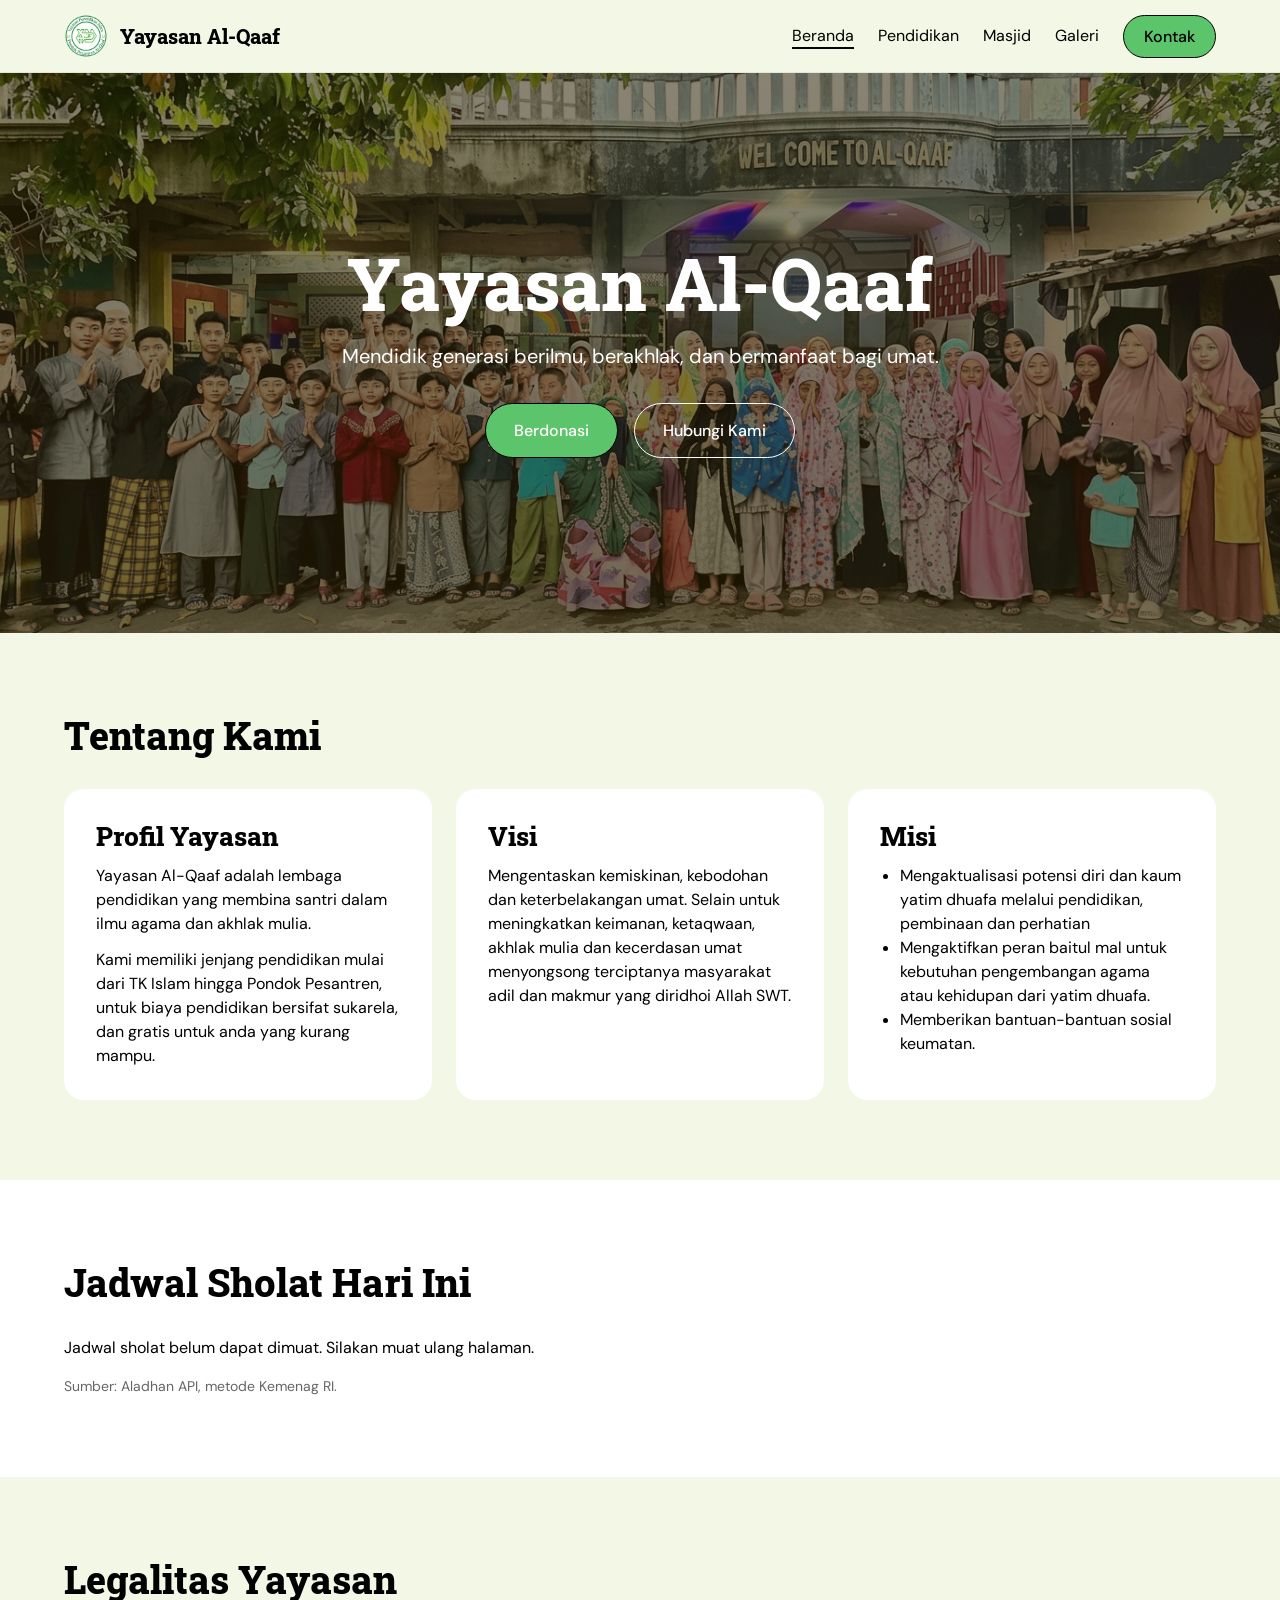
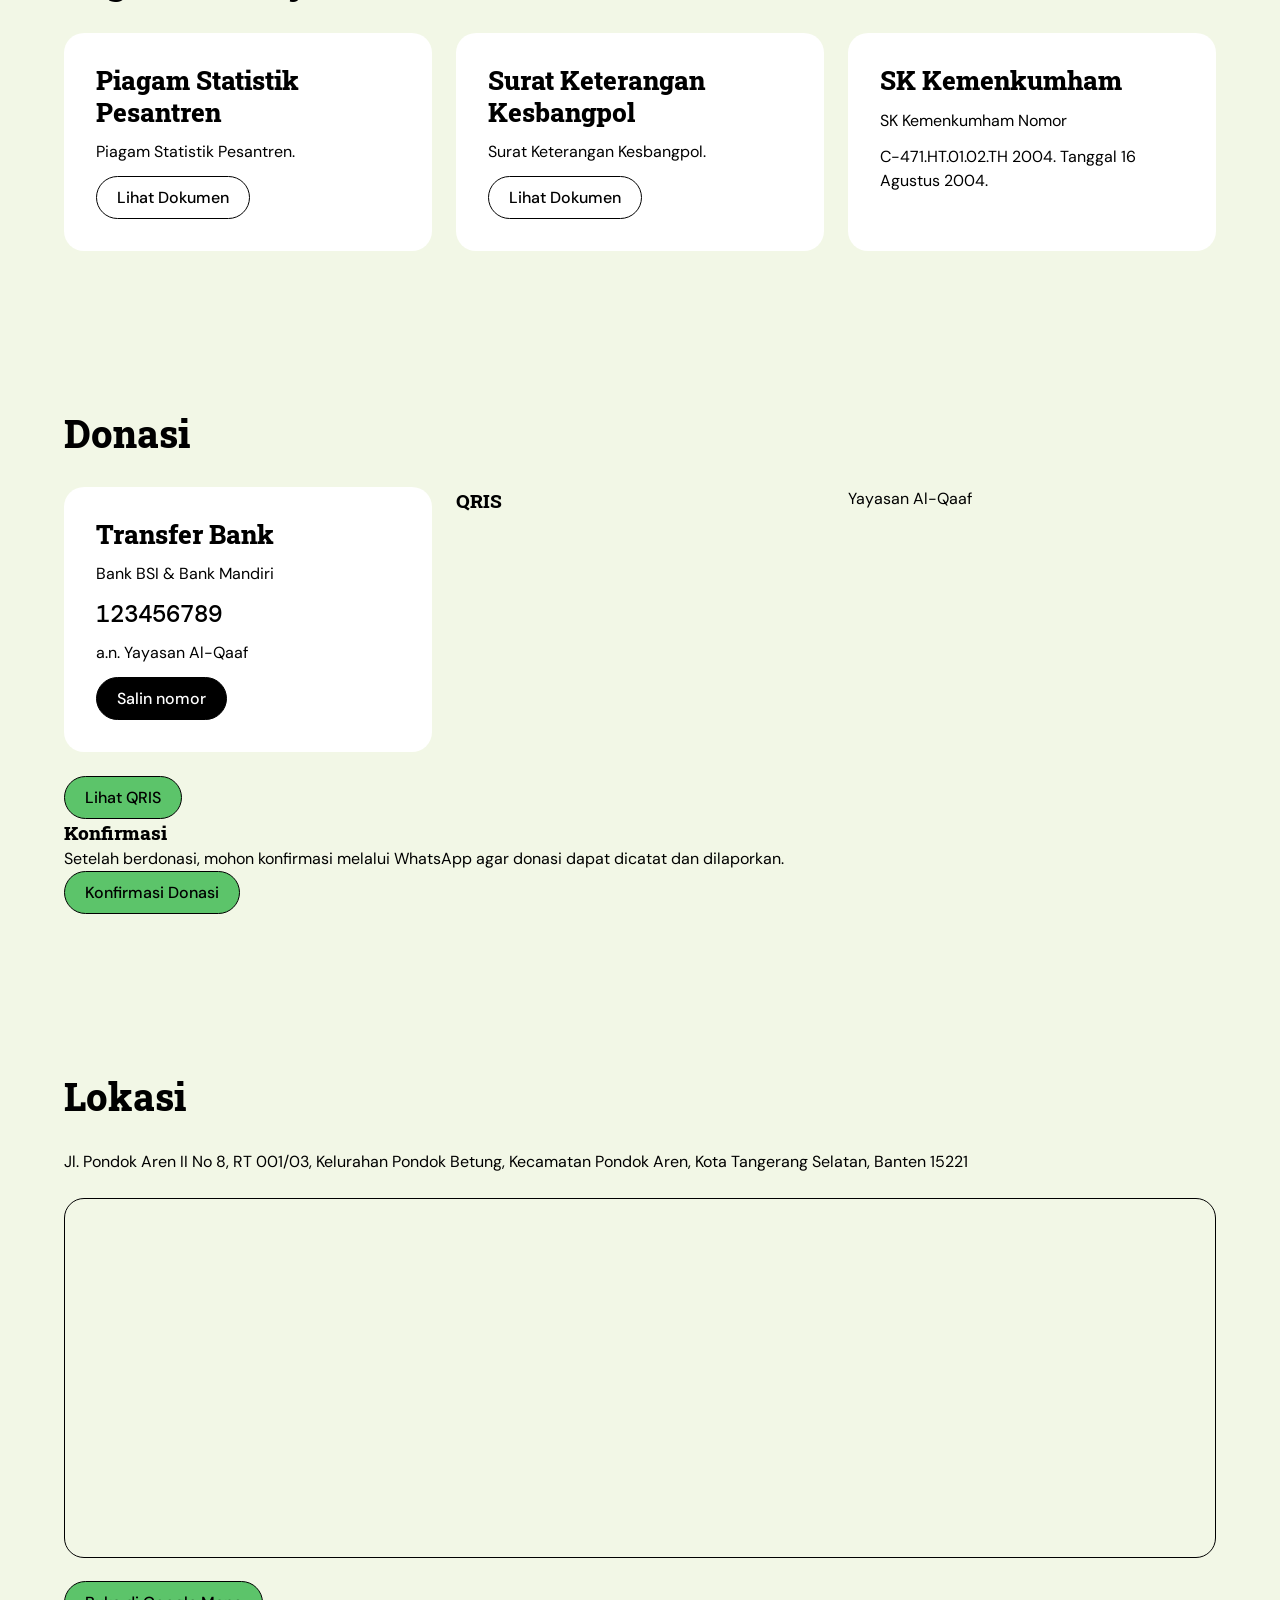
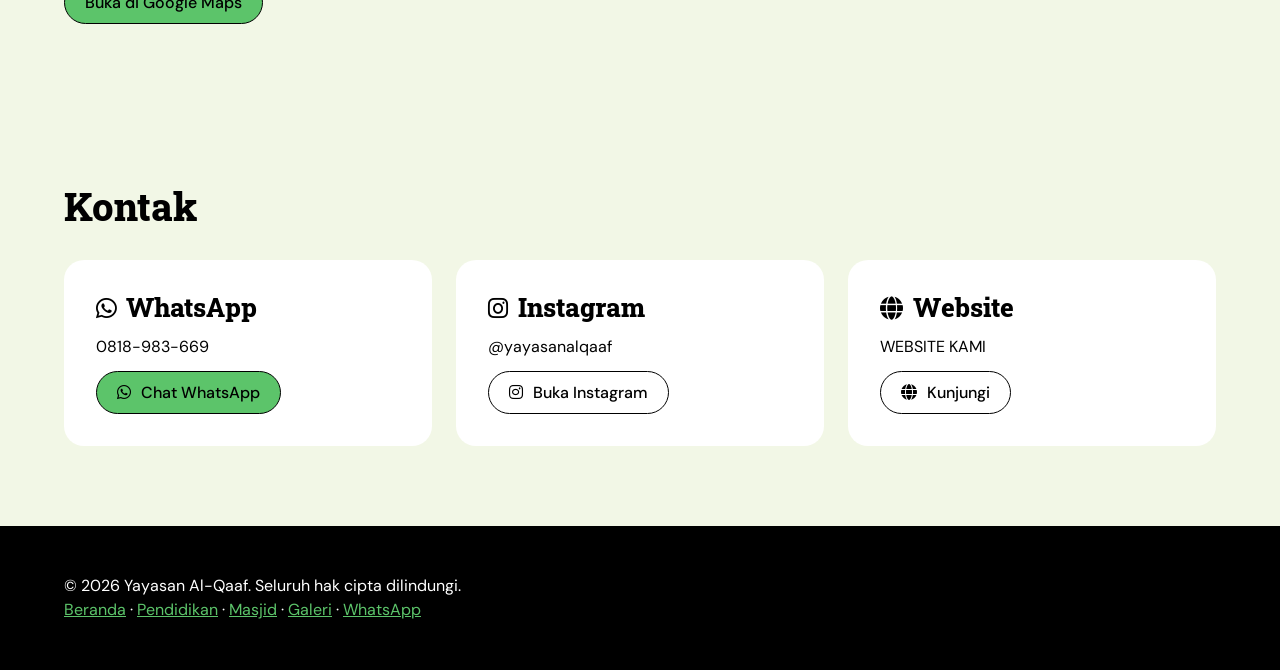
==== index.html @ 047a620d "Update index.html" ====
<!DOCTYPE html>
<html lang="id">
<head>
<meta charset="utf-8">
<!-- ===== index.html — Halaman Utama =====
 Bagian: Hero, Menu Cepat, Tentang Kami, Jadwal Sholat, Legalitas, Donasi, Lokasi, Kontak.
 Header & footer dibuat otomatis oleh js/layout.js (jangan tulis manual di sini). -->
<title>Pondok Pesantren Al-Qaaf — Yayasan Pendidikan Islam</title>
<meta name="description" content="Website resmi Yayasan Al-Qaaf: tentang kami, jadwal sholat, lokasi, kontak, donasi, dan dokumen legalitas.">
<link rel="canonical" href="https://alqaaf.ponpes.id/">
 
<!-- Open Graph: tampilan saat link dibagikan di WhatsApp/Facebook -->
<meta property="og:type" content="website"><meta property="og:locale" content="id_ID">
<meta property="og:title" content="Yayasan Al-Qaaf">
<meta property="og:description" content="Yayasan Al-Qaaf.">
<meta property="og:image" content="https://alqaaf.ponpes.id/images/hero.png">
<meta property="og:url" content="https://alqaaf.ponpes.id/">
<meta name="viewport" content="width=device-width, initial-scale=1">
<meta name="theme-color" content="#f2f7e6">
<link rel="preconnect" href="https://fonts.googleapis.com"><link rel="preconnect" href="https://fonts.gstatic.com" crossorigin>
<link rel="stylesheet" href="https://fonts.googleapis.com/css2?family=DM+Mono&family=DM+Sans:wght@400;500;700&family=Roboto+Slab:wght@500;800&display=swap">
<link rel="stylesheet" href="css/variables.css">
<link rel="stylesheet" href="css/style.css">
<link rel="stylesheet" href="css/layout.css">
 
<!-- Font Awesome: ikon -->
<link rel="stylesheet" href="https://cdnjs.cloudflare.com/ajax/libs/font-awesome/6.5.2/css/all.min.css" crossorigin="anonymous" referrerpolicy="no-referrer">

<!-- favicon dari favicon generator -->
<link rel="icon" type="image/png" href="images/favicon-baru/favicon-96x96.png" sizes="96x96">
<link rel="icon" type="image/svg+xml" href="images/favicon-baru/favicon.svg">
<link rel="shortcut icon" href="images/favicon-baru/favicon.ico">
<link rel="apple-touch-icon" sizes="180x180" href="images/favicon-baru/apple-touch-icon.png">
<meta name="apple-mobile-web-app-title" content="Al-Qaaf">
<link rel="manifest" href="images/favicon-baru/site.webmanifest">

<!-- Data terstruktur untuk Google (organisasi pendidikan) -->
<script type="application/ld+json">
{
  "@context": "https://schema.org",
  "@type": "EducationalOrganization",
  "name": "Yayasan Pendidikan Islam Pondok Pesantren Al-Qaaf",
  "alternateName": "Yayasan Al-Qaaf",
  "url": "https://alqaaf.ponpes.id/",
  "logo": "https://alqaaf.ponpes.id/images/logo.png",
  "image": "https://alqaaf.ponpes.id/images/hero.png",
  "telephone": "+62818983669",
  "address": {
    "@type": "PostalAddress",
    "streetAddress": "Jl. Pondok Aren II No.8, RT 001/03, Kelurahan Pondok Betung, Kecamatan Pondok Aren",
    "addressLocality": "Kota Tangerang Selatan",
    "addressRegion": "Banten",
    "postalCode": "15221",
    "addressCountry": "ID"
  },
  "sameAs": ["https://www.instagram.com/yayasanalqaaf"]
}
</script>
</head>
<body>
<!-- Header dibuat oleh js/layout.js (ubah menu di sana). Tautan cadangan jika JavaScript mati: -->
<div id="site-header"><noscript><nav class="wrap"><a href="index.html">Beranda</a> · <a href="pendidikan.html">Pendidikan</a> · <a href="masjid.html">Masjid</a> · <a href="galeri.html">Galeri</a></nav></noscript></div>
<main>

<!-- HERO: foto utama + judul + 2 tombol -->
<section class="hero"><div class="wrap">
  <h1>Yayasan Al-Qaaf</h1>
  <p>Mendidik generasi berilmu, berakhlak, dan bermanfaat bagi umat.</p>
  <div class="actions"><a class="btn btn-primary" href="#donasi">Berdonasi</a><a class="btn btn-outline btn-light" href="#kontak">Hubungi Kami</a></div>
</div></section>

<!-- MENU CEPAT: ikon bulat menuju bagian di halaman ini (ubah/tambah sesuai kebutuhan)
<section class="quick-wrap"><div class="wrap"><div class="quick">
  <a href="#donasi"><span class="qi"><i class="fa-solid fa-hand-holding-heart" aria-hidden="true"></i></span>Donasi</a>
  <a href="#jadwal"><span class="qi"><i class="fa-solid fa-clock" aria-hidden="true"></i></span>Jadwal Sholat</a>
  <a href="#tentang"><span class="qi"><i class="fa-solid fa-circle-info" aria-hidden="true"></i></span>Tentang</a>
  <a href="#legalitas"><span class="qi"><i class="fa-solid fa-file-lines" aria-hidden="true"></i></span>Legalitas</a>
  <a href="#lokasi"><span class="qi"><i class="fa-solid fa-location-dot" aria-hidden="true"></i></span>Lokasi</a>
  <a href="#kontak"><span class="qi"><i class="fa-solid fa-phone" aria-hidden="true"></i></span>Kontak</a>
</div></div></section> -->

<!-- TENTANG KAMI -->
<section id="tentang"><div class="wrap">
  <h2 class="section-title">Tentang Kami</h2>
  <div class="grid">
    <div class="card"><h3>Profil Yayasan</h3><p>Yayasan Al-Qaaf adalah lembaga pendidikan yang membina santri dalam ilmu agama dan akhlak mulia.</p>
    <p>Kami memiliki jenjang pendidikan mulai dari TK Islam hingga Pondok Pesantren, untuk biaya pendidikan bersifat sukarela, dan gratis untuk anda yang kurang mampu.</p></div>
    <div class="card"><h3>Visi</h3><p>Mengentaskan kemiskinan, kebodohan dan keterbelakangan umat. Selain untuk meningkatkan keimanan, ketaqwaan, akhlak mulia dan kecerdasan umat menyongsong terciptanya masyarakat adil dan makmur yang diridhoi Allah SWT.</p></div>
    <div class="card"><h3>Misi</h3><ul><li>Mengaktualisasi potensi diri dan kaum yatim dhuafa melalui pendidikan, pembinaan dan perhatian</li>
                                       <li>Mengaktifkan peran baitul mal untuk kebutuhan pengembangan agama atau kehidupan dari yatim dhuafa.</li>
                                       <li>Memberikan bantuan-bantuan sosial keumatan.</li></ul></div>
  </div>
</div></section>

<!-- JADWAL SHOLAT: diisi otomatis oleh js/main.js (kota diatur di sana) -->
<section class="prayer" id="jadwal"><div class="wrap">
  <h2 class="section-title">Jadwal Sholat Hari Ini</h2>
  <div class="prayer-grid" id="prayer-grid" aria-live="polite"><p>Memuat jadwal…</p></div>
  <p class="muted">Sumber: Aladhan API, metode Kemenag RI.</p>
</div></section>

<!-- LEGALITAS: dokumen berupa gambar di folder /docs, dibuka lewat popup -->
<section id="legalitas"><div class="wrap">
  <h2 class="section-title">Legalitas Yayasan</h2>
  <div class="grid">
    <div class="card">
      <h3>Piagam Statistik Pesantren</h3>
      <p>Piagam Statistik Pesantren.</p>
      <p><button class="btn btn-outline btn-sm" onclick="bukaGambar('docs/piagam_statistik_pesantren.jpg')">Lihat Dokumen</button></p>
    </div>
    <div class="card">
      <h3>Surat Keterangan Kesbangpol</h3>
      <p>Surat Keterangan Kesbangpol.</p>
      <p><button class="btn btn-outline btn-sm" onclick="bukaGambar('docs/surat-keterangan-kesbangpol.jpg')">Lihat Dokumen</button></p>
    </div>
    <div class="card"><h3>SK Kemenkumham</h3><p>SK Kemenkumham Nomor</p><p>C-471.HT.01.02.TH 2004. Tanggal 16 Agustus 2004.</p></div>
  </div>
</div></section>

<!-- DONASI: ganti bank, nomor, dan nama pemilik rekening (nomor juga di data-copy) -->
<section id="donasi">
 <div class="wrap">
  <h2 class="section-title">Donasi</h2>
  <div class="grid">
    <div class="card">
     <h3>Transfer Bank</h3>
     <p>Bank BSI & Bank Mandiri</p>
     <p class="rek">123456789</p><p>a.n. Yayasan Al-Qaaf</p>
      <button class="btn btn-black btn-sm copy-btn" data-copy="123456789">Salin nomor</button></div>

     <h3>QRIS</h3>
     <p>Yayasan Al-Qaaf</p>
     <p><button class="btn btn-primary btn-sm" onclick="bukaGambar('docs/QRIS_Al-Qaaf.jpg')">Lihat QRIS</button></p></div>

     <h3>Konfirmasi</h3>
     <p>Setelah berdonasi, mohon konfirmasi melalui WhatsApp agar donasi dapat dicatat dan dilaporkan.</p>
     <p><a class="btn btn-primary btn-sm" href="https://wa.me/62818983669?text=Assalamu%27alaikum%2C%20saya%20ingin%20konfirmasi%20donasi">Konfirmasi Donasi</a></p></div>
  </div>
</div></section>

<!-- LOKASI: peta embed + tombol buka Google Maps -->
<section id="lokasi"><div class="wrap">
  <h2 class="section-title">Lokasi</h2>
  <p style="margin-bottom:24px">Jl. Pondok Aren II No 8, RT 001/03, Kelurahan Pondok Betung, Kecamatan Pondok Aren, Kota Tangerang Selatan, Banten 15221</p>
  <iframe class="map" title="Peta lokasi Yayasan Al-Qaaf" loading="lazy"
    src="https://maps.google.com/maps?q=-6.2577176,106.7491481+(Yayasan%20Al-Qaaf)&t=&z=18&ie=UTF8&iwloc=&output=embed"></iframe>
  <p style="margin-top:16px"><a class="btn btn-primary btn-sm" href="https://maps.app.goo.gl/9T4Gye35Y1khWnvZ8" rel="noopener">Buka di Google Maps</a></p>
</div></section>

<!-- KONTAK -->
<section id="kontak"><div class="wrap">
  <h2 class="section-title">Kontak</h2>
  <div class="grid">
    <div class="card"><h3><i class="fa-brands fa-whatsapp" aria-hidden="true"></i>WhatsApp</h3>
    <p>0818-983-669</p>
    <p><a class="btn btn-primary btn-sm" href="https://wa.me/62818983669?text=Assalamualaikum"><i class="fa-brands fa-whatsapp" aria-hidden="true"></i> Chat WhatsApp</a></p></div>

    <div class="card"><h3><i class="fa-brands fa-instagram" aria-hidden="true"></i>Instagram</h3>
    <p>@yayasanalqaaf</p>
    <p><a class="btn btn-outline btn-sm" href="https://www.instagram.com/yayasanalqaaf" rel="noopener"><i class="fa-brands fa-instagram" aria-hidden="true"></i> Buka Instagram</a></p></div>

    <div class="card"><h3><i class="fa-solid fa-globe" aria-hidden="true"></i>Website</h3>
    <p>WEBSITE KAMI</p>
    <!-- PERIKSA: tautan ini kurang "https://" dan domain "tiny.url" bukan tinyurl.com -->
    <p><a class="btn btn-outline btn-sm" href="https://midorismileykity.github.io/yayasan.al-qaaf"><i class="fa-solid fa-globe" aria-hidden="true"></i> Kunjungi</a></p></div>
  </div>
</div></section>
</main>

<!-- POPUP GAMBAR (dokumen legalitas & QRIS) -->
<div id="modalGambar" style="display:none;position:fixed;inset:0;background:rgba(0,0,0,.8);z-index:9999;justify-content:center;align-items:center;padding:20px" onclick="tutupGambar()">
  <img id="previewImg" src="" alt="Pratinjau dokumen" style="max-width:90%;max-height:90vh;border-radius:8px;box-shadow:0 4px 20px rgba(0,0,0,.5)" onclick="event.stopPropagation()">
</div>
<script>
function bukaGambar(src){document.getElementById('previewImg').src=src;document.getElementById('modalGambar').style.display='flex'}
function tutupGambar(){document.getElementById('modalGambar').style.display='none'}
</script>

<!-- Footer + menu bawah HP dibuat oleh js/layout.js -->
<div id="site-footer"></div>
<script src="js/layout.js" defer></script>
<script src="js/main.js" defer></script>
</body></html>
---- css/variables.css ----
:root {
  /* Colors */
  --color-buttercream: #f2f7e6;
  --color-marigold: #5cc46a;
  --color-ink-black: #000000;
  --color-bone-white: #ffffff;
  --color-char: #666664;
  --color-oat: #cccbc7;
  --color-fawn: #dcdce6;

  /* Typography — Font Families */
  --font-sans-serif: 'sans-serif', ui-sans-serif, system-ui, -apple-system, BlinkMacSystemFont, "Segoe UI", Roboto, sans-serif;
  --font-champ: 'Champ', ui-sans-serif, system-ui, -apple-system, BlinkMacSystemFont, "Segoe UI", Roboto, sans-serif;
  --font-dm-sans: 'DM Sans', ui-sans-serif, system-ui, -apple-system, BlinkMacSystemFont, "Segoe UI", Roboto, sans-serif;
  --font-dm-mono: 'DM Mono', ui-monospace, SFMono-Regular, Menlo, Monaco, Consolas, monospace;
  --font-arial: 'Arial', ui-sans-serif, system-ui, -apple-system, BlinkMacSystemFont, "Segoe UI", Roboto, sans-serif;

  /* Typography — Scale */
  --text-caption: 10px;
  --leading-caption: 1.5;
  --tracking-caption: 0.16px;
  --text-body: 16px;
  --leading-body: 1.5;
  --text-subheading: 20px;
  --leading-subheading: 1.4;
  --tracking-subheading: -0.4px;
  --text-heading-sm: 26px;
  --leading-heading-sm: 1.2;
  --text-heading: 38px;
  --leading-heading: 1.16;
  --text-heading-lg: 54px;
  --leading-heading-lg: 1.01;
  --text-display: 72px;
  --leading-display: 1.01;

  /* Typography — Weights */
  --font-weight-regular: 400;
  --font-weight-medium: 500;
  --font-weight-bold: 700;
  --font-weight-extrabold: 800;

  /* Spacing */
  --spacing-unit: 4px;
  --spacing-4: 4px;
  --spacing-8: 8px;
  --spacing-12: 12px;
  --spacing-16: 16px;
  --spacing-20: 20px;
  --spacing-24: 24px;
  --spacing-28: 28px;
  --spacing-32: 32px;
  --spacing-36: 36px;
  --spacing-48: 48px;
  --spacing-60: 60px;
  --spacing-72: 72px;
  --spacing-80: 80px;
  --spacing-120: 120px;
  --spacing-132: 132px;
  --spacing-236: 236px;

  /* Layout */
  --page-max-width: 1200px;
  --section-gap: 80px;
  --card-padding: 32px;
  --element-gap: 24px;

  /* Border Radius */
  --radius-2xl: 16px;
  --radius-2xl-2: 20px;
  --radius-full: 9999px;

  /* Named Radii */
  --radius-tags: 9999px;
  --radius-cards: 20px;
  --radius-inputs: 16px;
  --radius-buttons: 9999px;

  /* Shadows */
  --shadow-md: rgba(70, 58, 0, 0.1) 0px 4px 12px 0px;

  /* Surfaces */
  --surface-canvas: #f2f7e6;
  --surface-card: #ffffff;
  --surface-oat: #cccbc7;
  --surface-ink: #000000;
}
---- css/style.css ----
/* ==========================================================
   style.css — Gaya utama website Al-Qaaf
   Mengikuti DESIGN.md (krem + kuning marigold, tombol pill, kartu 20px).
   Variabel warna/ukuran ada di variables.css (jangan diubah di sini).
   ========================================================== */

/* Font: "Champ" tidak tersedia gratis, diganti Roboto Slab (mirip, slab tebal). */
:root{ --font-champ:'Roboto Slab',Georgia,serif; }


*{box-sizing:border-box;margin:0}
html{scroll-behavior:smooth}
body{background:var(--surface-canvas);color:var(--color-ink-black);font:400 var(--text-body)/1.5 var(--font-dm-sans)}
img{max-width:100%;display:block}
a{color:inherit}
h1,h2,h3{font-family:var(--font-champ);font-weight:800}
.wrap{max-width:var(--page-max-width);margin:0 auto;padding:0 var(--spacing-24)}
section{padding:var(--section-gap) 0}
.section-title{font-size:var(--text-heading);line-height:var(--leading-heading);margin-bottom:var(--spacing-32)}

/* ---------- Navigasi atas ---------- */
.nav{background:var(--surface-canvas);position:sticky;top:0;z-index:10;border-bottom:1px solid #0001}
.nav .wrap{display:flex;align-items:center;gap:var(--spacing-24);height:72px}
.brand{display:flex;align-items:center;gap:12px;text-decoration:none;font:800 20px var(--font-champ)}
.brand img{width:44px;height:44px}
.nav-links{display:flex;gap:var(--spacing-24);margin-left:auto;align-items:center}
.nav-links a{text-decoration:none}
.nav-links a:hover,.nav-links a[aria-current]{text-decoration:underline;text-underline-offset:6px;text-decoration-thickness:2px}

/* ---------- Tombol (selalu pill) ---------- */
.btn{display:inline-block;padding:16px 28px;border-radius:var(--radius-buttons);font:500 16px var(--font-dm-sans);text-decoration:none;border:1.5px solid var(--color-ink-black);cursor:pointer}
.btn-primary{background:var(--color-marigold)}
.btn-outline{background:transparent}
.btn-black{background:#000;color:#fff}
.btn-sm{padding:10px 20px}
.btn-light{color:#fff;border-color:#fff}

/* ---------- Hero (foto utama + scrim hangat) ---------- */
.hero{position:relative;color:#fff;padding:0;min-height:560px;display:flex;align-items:center;
  background:linear-gradient(rgba(40,30,0,.55),rgba(40,30,0,.65)),url(../images/hero.png) center/cover}
.hero .wrap{padding-top:80px;padding-bottom:80px;text-align:center}
.hero h1{font-size:clamp(38px,7vw,var(--text-display));line-height:var(--leading-display);margin-bottom:var(--spacing-20)}
.hero p{font-size:20px;max-width:640px;margin:0 auto var(--spacing-32)}
.hero .actions{display:flex;gap:16px;justify-content:center;flex-wrap:wrap}

/* ---------- Kartu & grid ---------- */
.grid{display:grid;gap:var(--element-gap);grid-template-columns:repeat(auto-fit,minmax(280px,1fr))}
.card{background:var(--surface-card);border-radius:var(--radius-cards);padding:var(--card-padding)}
.card h3{font-size:var(--text-heading-sm);line-height:var(--leading-heading-sm);margin-bottom:var(--spacing-12)}
.card p+p,.card ul{margin-top:var(--spacing-12)}
.card ul{padding-left:20px}
.tag{display:inline-block;background:var(--color-marigold);border-radius:var(--radius-tags);padding:6px 16px;font:500 14px var(--font-dm-sans);margin-bottom:var(--spacing-12)}
.mono{font-family:var(--font-dm-mono)}

/* ---------- Jadwal sholat ---------- */
.prayer{background:#fff}
.prayer-grid{display:grid;grid-template-columns:repeat(auto-fit,minmax(120px,1fr));gap:var(--spacing-16)}
.prayer-item{background:var(--surface-canvas);border-radius:var(--radius-cards);padding:var(--spacing-20);text-align:center}
.prayer-item b{display:block;font:500 15px var(--font-dm-sans)}
.prayer-item span{font:800 28px var(--font-champ)}
.prayer-item.next{background:var(--color-marigold)}
.muted{color:var(--color-char);font-size:14px;margin-top:var(--spacing-16)}

/* ---------- Donasi & unduhan ---------- */
.rek{font:500 24px var(--font-dm-mono);margin:var(--spacing-8) 0}
.copy-btn{margin-top:var(--spacing-12)}
.map{border:1px solid #000;border-radius:var(--radius-cards);width:100%;height:360px}

/* ---------- Galeri ---------- */
.gallery-card{padding:0;overflow:hidden}
.gallery-card img{aspect-ratio:4/3;object-fit:cover;width:100%}
.gallery-card .body{padding:var(--spacing-24)}
.meta{display:flex;flex-wrap:wrap;gap:8px;margin-top:var(--spacing-12)}
.meta span{border:1px solid #000;border-radius:var(--radius-tags);padding:4px 14px;font-size:14px}

/* ---------- Footer ---------- */
footer{background:var(--surface-ink);color:#fff;padding:var(--spacing-48) 0}
footer a{color:var(--color-marigold)}

@media(max-width:640px){
  .nav .wrap{height:auto;padding-top:12px;padding-bottom:12px;flex-wrap:wrap}
  .nav-links{margin-left:0;gap:16px}
  section{padding:var(--spacing-48) 0}
  .section-title{font-size:30px}
}

/* ==========================================================
   Perbaikan responsif mobile (tambahan di akhir file)
   Tujuan: halaman tidak bisa digeser ke kiri/kanan di HP.
   ========================================================== */

/* Pengaman: potong apa pun yang meluap ke samping (clip tidak merusak menu sticky) */
body{overflow-x:clip}

/* Menu atas boleh turun baris jika layar sempit */
.nav-links{flex-wrap:wrap}

/* Grid kartu: lebar minimum tidak pernah melebihi lebar layar */
.grid{grid-template-columns:repeat(auto-fit,minmax(min(280px,100%),1fr))}

/* Isi kartu boleh menyusut, teks/nomor panjang dipatahkan otomatis */
.card,.grid>*{min-width:0}
.card,.prayer-item{overflow-wrap:anywhere}

/* Nomor rekening mengecil mengikuti lebar layar */
.rek{font-size:clamp(18px,5.5vw,24px)}

/* Peta tidak melebihi lebar layar */
.map{max-width:100%}

@media(max-width:640px){
  .wrap{padding:0 var(--spacing-16)}   /* margin samping lebih tipis */
  .nav .wrap{gap:12px}
  .hero{min-height:480px}
  .hero p{font-size:18px}
  .btn{padding:14px 22px}
  .map{height:280px}
}

/* Ikon Font Awesome di kartu kontak */
.card h3 i{margin-right:10px;font-size:.9em}
.btn i{margin-right:6px}
---- css/layout.css ----
/* ==========================================================
   layout.css — TAMBAHAN gaya (dimuat SETELAH style.css)
   Isi: judul halaman, menu cepat, menu bawah HP, mode mobile ringkas.
   ========================================================== */

/* Tempat header/footer: tinggi dicadangkan agar halaman tidak "loncat" */
#site-header{min-height:72px}

/* Judul halaman dalam (Pendidikan, Masjid): pita kuning */
.page-head{background:var(--color-marigold);padding:48px 0}
.page-head h1{font-size:var(--text-heading-lg);line-height:var(--leading-heading-lg)}
.page-head p{margin-top:12px;max-width:640px;font-size:18px}

/* Menu cepat (ikon bulat) di Beranda */
.quick-wrap{padding:0;margin-top:-32px;position:relative}
.quick{background:#fff;border-radius:24px;padding:20px 16px;display:grid;gap:16px 8px;
  grid-template-columns:repeat(6,1fr);box-shadow:var(--shadow-md)}
.quick a{display:flex;flex-direction:column;align-items:center;gap:8px;text-decoration:none;font-size:14px;font-weight:500;text-align:center}
.quick .qi{width:60px;height:60px;border-radius:50%;background:var(--surface-ink);color:var(--color-marigold);
  display:flex;align-items:center;justify-content:center;font-size:24px}

/* Menu bawah: disembunyikan di layar lebar */
.bottom-nav{display:none}

/* Daftar tanda centang kecil untuk halaman dalam */
.page-cta{margin-top:var(--spacing-24)}

/* ---------- MODE MOBILE RINGKAS (HP & tablet kecil) ---------- */
@media(max-width:768px){
  body{padding-bottom:76px;font-size:15px}           /* ruang untuk menu bawah */
  section{padding:32px 0}
  .section-title{font-size:24px;margin-bottom:16px}
  .grid{gap:12px}
  .card{padding:16px;border-radius:16px}
  .card h3{font-size:18px;margin-bottom:8px}
  .btn{padding:12px 20px;font-size:15px}
  .btn-sm{padding:9px 16px;font-size:14px}

  /* Header: hanya logo + nama; menu pindah ke bawah */
  #site-header{min-height:56px}
  .nav .wrap{height:56px;padding-top:0;padding-bottom:0;flex-wrap:nowrap}
  .nav-links{display:none}
  .brand{font-size:17px}
  .brand img{width:36px;height:36px}

  /* Hero & judul halaman lebih pendek */
  .hero{min-height:300px}
  .hero .wrap{padding-top:36px;padding-bottom:56px}
  .hero h1{font-size:30px;margin-bottom:12px}
  .hero p{font-size:15px;margin-bottom:20px}
  .page-head{padding:28px 0}
  .page-head h1{font-size:30px}
  .page-head p{font-size:15px}

  /* Menu cepat: 3 kolom */
  .quick-wrap{margin-top:-28px}
  .quick{grid-template-columns:repeat(3,1fr);padding:16px 8px}
  .quick .qi{width:52px;height:52px;font-size:21px}
  .quick a{font-size:13px}

  /* Jadwal sholat: 5 waktu satu baris */
  .prayer-grid{grid-template-columns:repeat(5,1fr);gap:6px}
  .prayer-item{padding:10px 2px;border-radius:12px}
  .prayer-item b{font-size:11px}
  .prayer-item span{font-size:15px}

  .map{height:240px}
  footer{padding:24px 0;font-size:14px}

  /* Menu bawah ala aplikasi */
  .bottom-nav{display:flex;position:fixed;left:0;right:0;bottom:0;z-index:20;background:#fff;
    border-radius:20px 20px 0 0;box-shadow:0 -2px 12px rgba(70,58,0,.12);
    padding:6px 4px calc(6px + env(safe-area-inset-bottom,0px))}
  .bottom-nav a{flex:1;display:flex;flex-direction:column;align-items:center;gap:2px;text-decoration:none;
    font-size:11px;color:var(--color-char);padding:2px 0}
  .bottom-nav a i{font-size:18px;padding:4px 16px;border-radius:999px}
  .bottom-nav a[aria-current]{color:#000;font-weight:700}
  .bottom-nav a[aria-current] i{background:var(--color-marigold)}
}

/* ==========================================================
   PERBAIKAN KOMPATIBILITAS (header/footer kini dibuat lewat JS)
   ========================================================== */

/* Header "menempel" harus di pembungkusnya: sticky di dalam #site-header tidak akan bekerja
   karena pembungkusnya setinggi header itu sendiri. */
#site-header{position:sticky;top:0;z-index:30}
#site-header .nav{position:static}

/* Saat klik menu cepat (#donasi, #jadwal, ...), judul tidak tertutup header */
html{scroll-padding-top:84px}
@media(max-width:768px){html{scroll-padding-top:68px}}

/* Pesan "Memuat jadwal…" / gagal muat tidak terjepit di 1 kolom */
.prayer-grid>p{grid-column:1/-1}
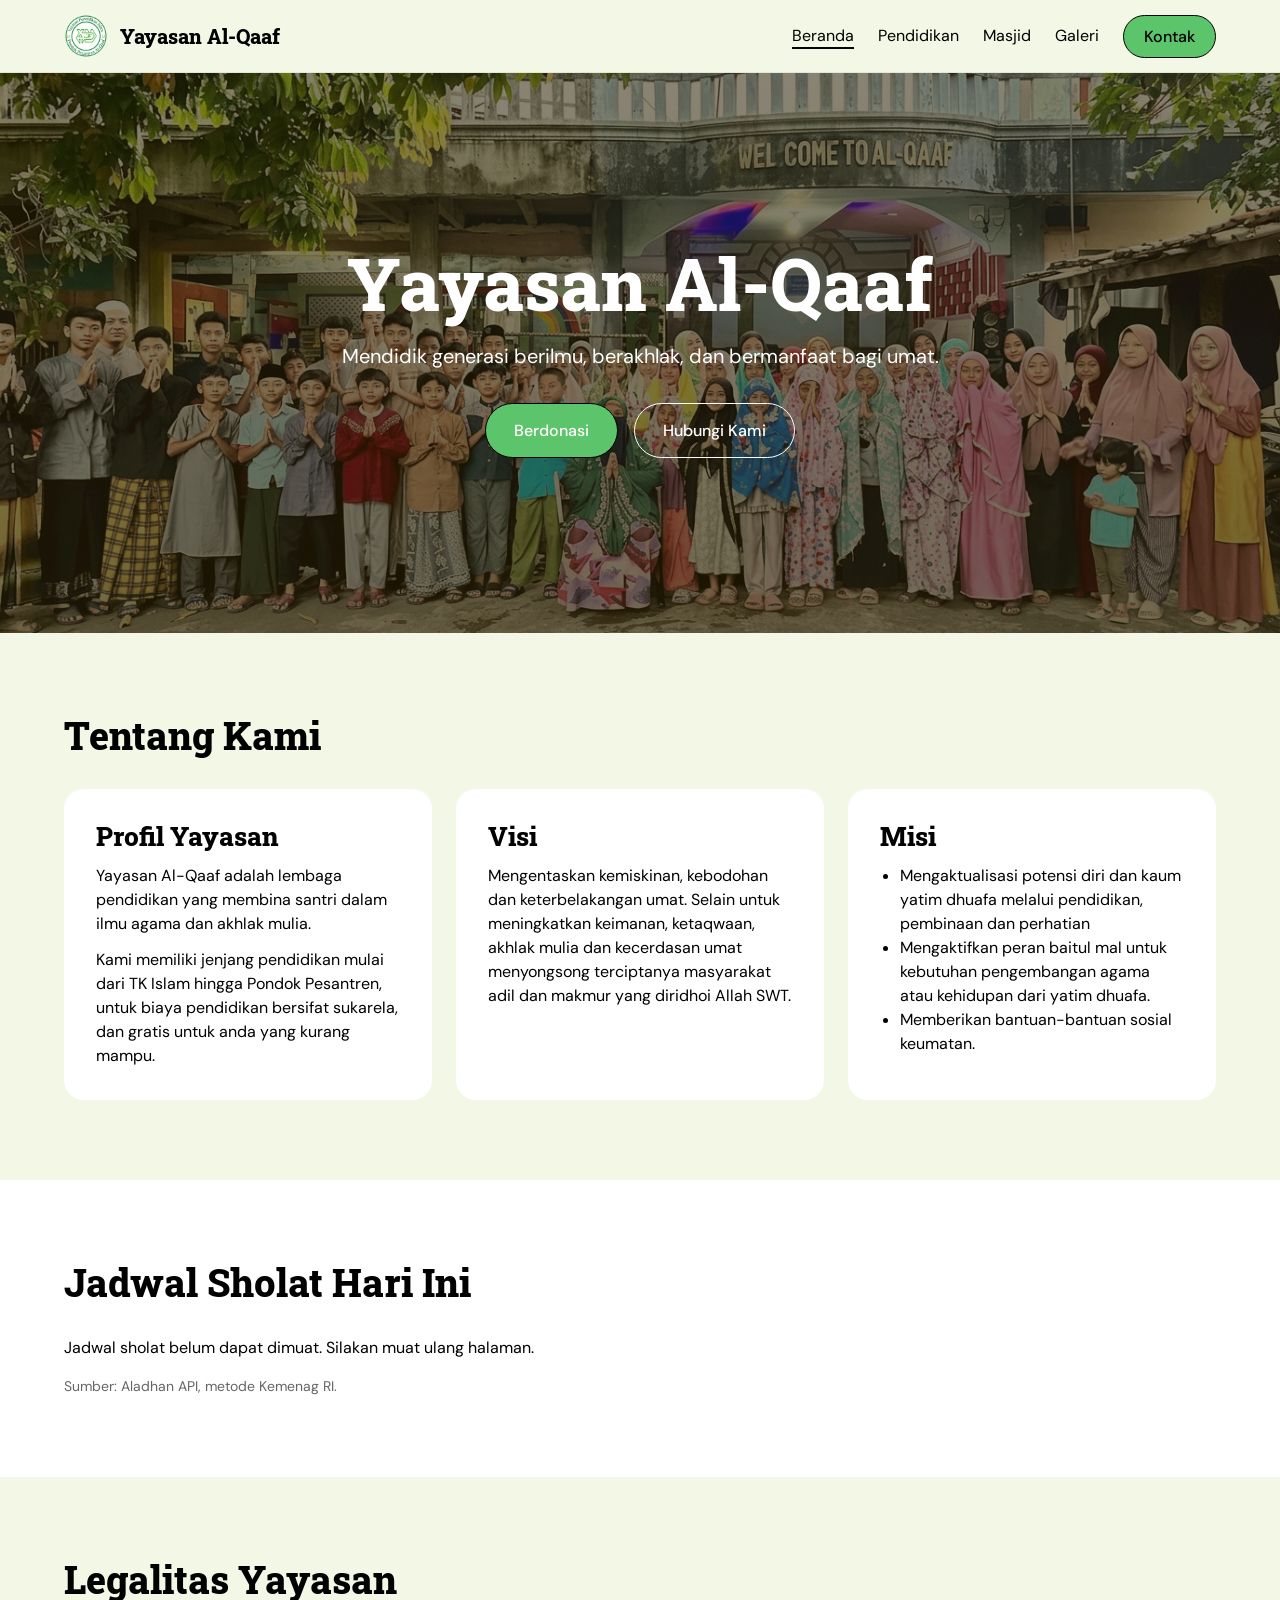
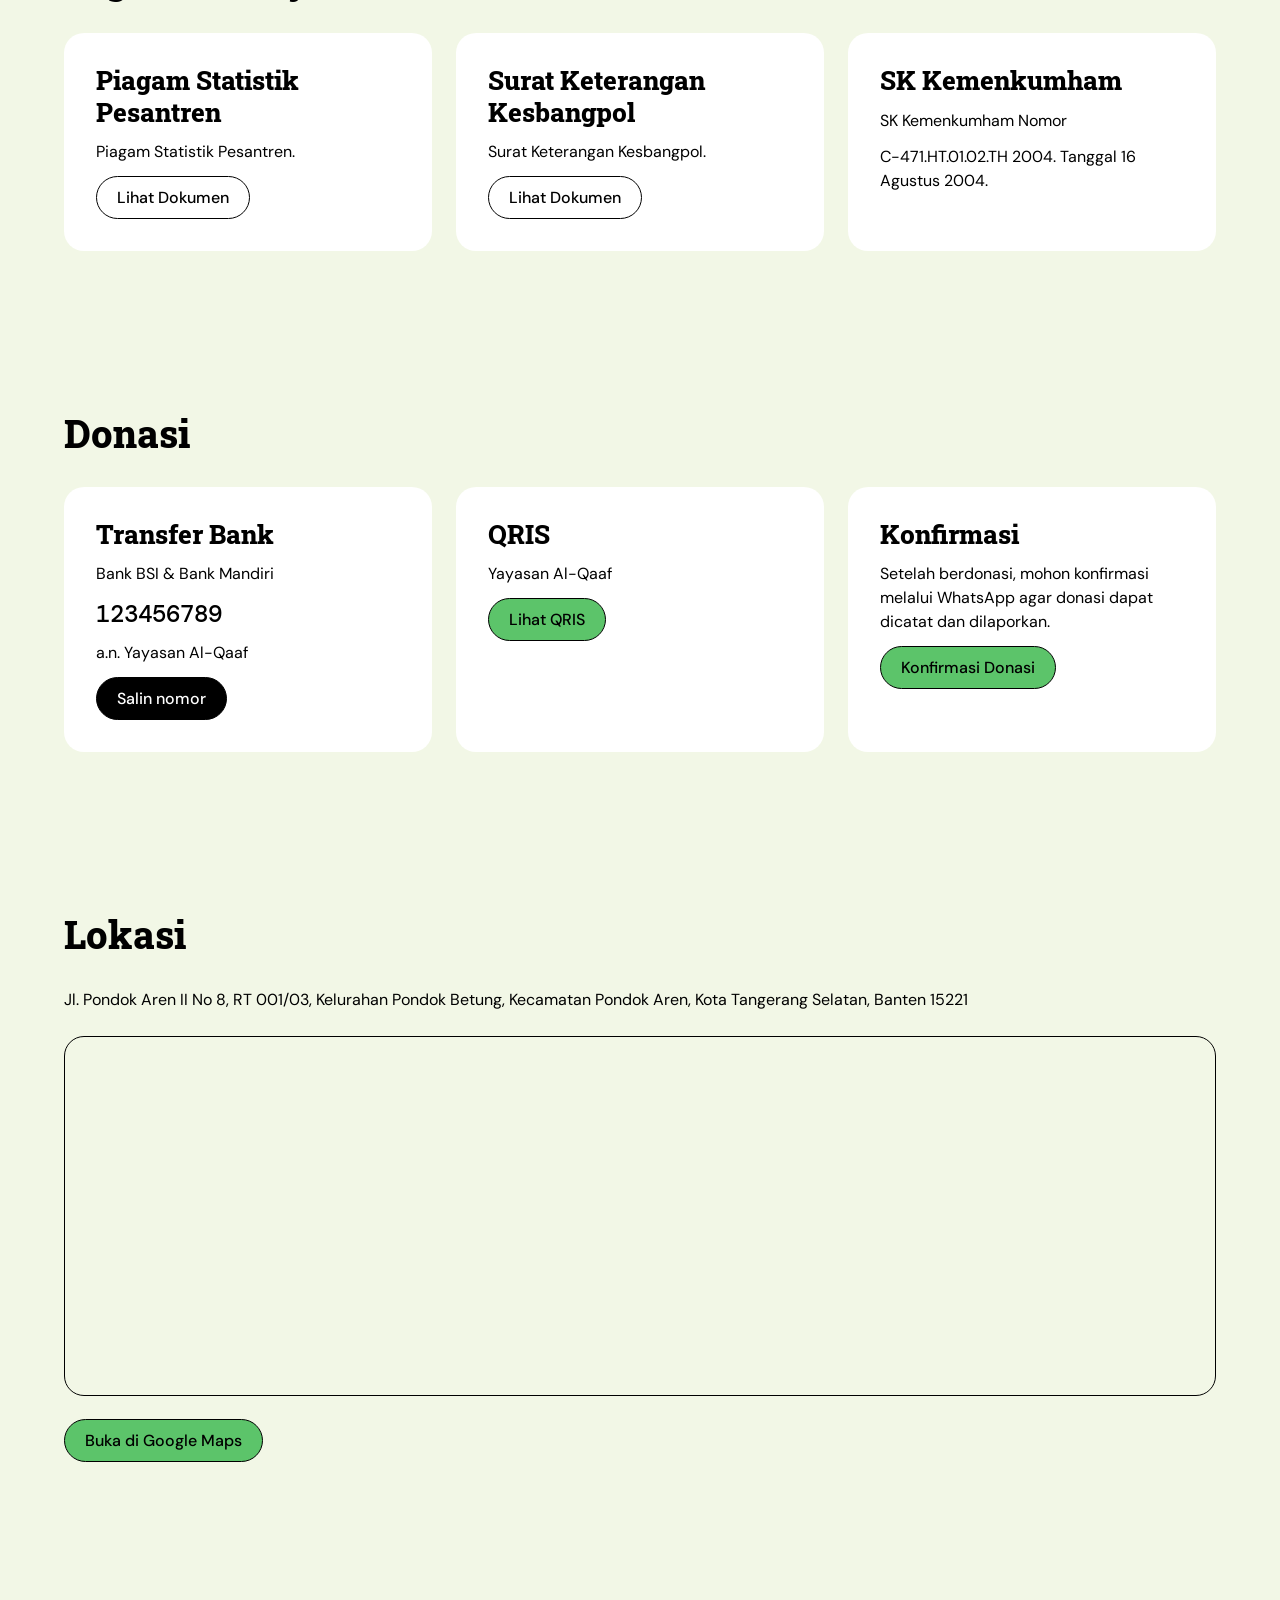
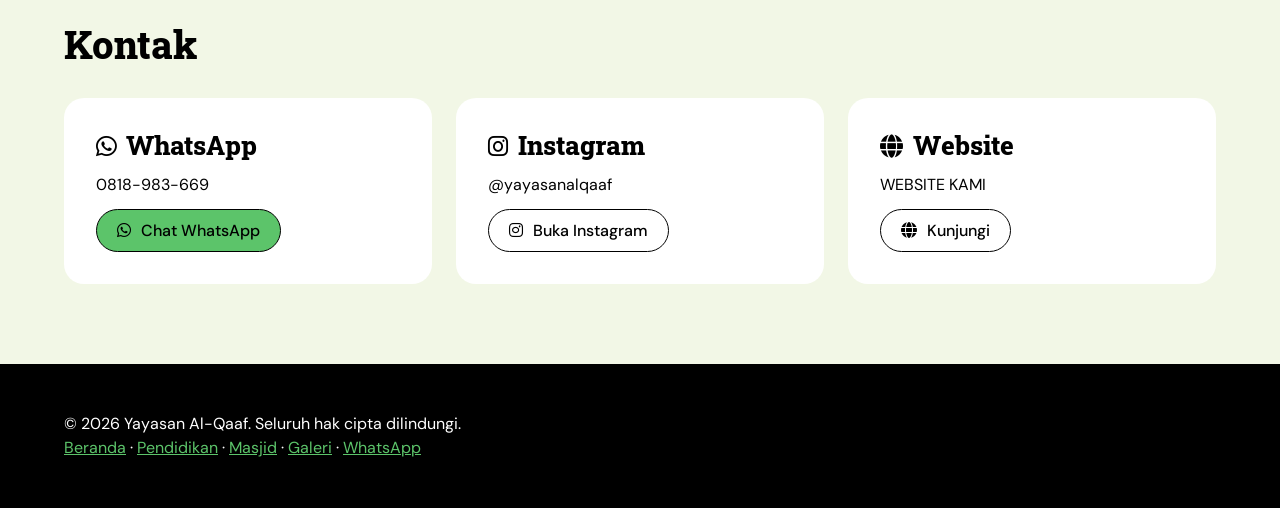
==== commit 447234ac: "Update index.html" ====
--- a/index.html
+++ b/index.html
@@ -128,10 +128,12 @@
      <p class="rek">123456789</p><p>a.n. Yayasan Al-Qaaf</p>
       <button class="btn btn-black btn-sm copy-btn" data-copy="123456789">Salin nomor</button></div>
 
+     <div class="card">
      <h3>QRIS</h3>
      <p>Yayasan Al-Qaaf</p>
      <p><button class="btn btn-primary btn-sm" onclick="bukaGambar('docs/QRIS_Al-Qaaf.jpg')">Lihat QRIS</button></p></div>
 
+     <div class="card">
      <h3>Konfirmasi</h3>
      <p>Setelah berdonasi, mohon konfirmasi melalui WhatsApp agar donasi dapat dicatat dan dilaporkan.</p>
      <p><a class="btn btn-primary btn-sm" href="https://wa.me/62818983669?text=Assalamu%27alaikum%2C%20saya%20ingin%20konfirmasi%20donasi">Konfirmasi Donasi</a></p></div>
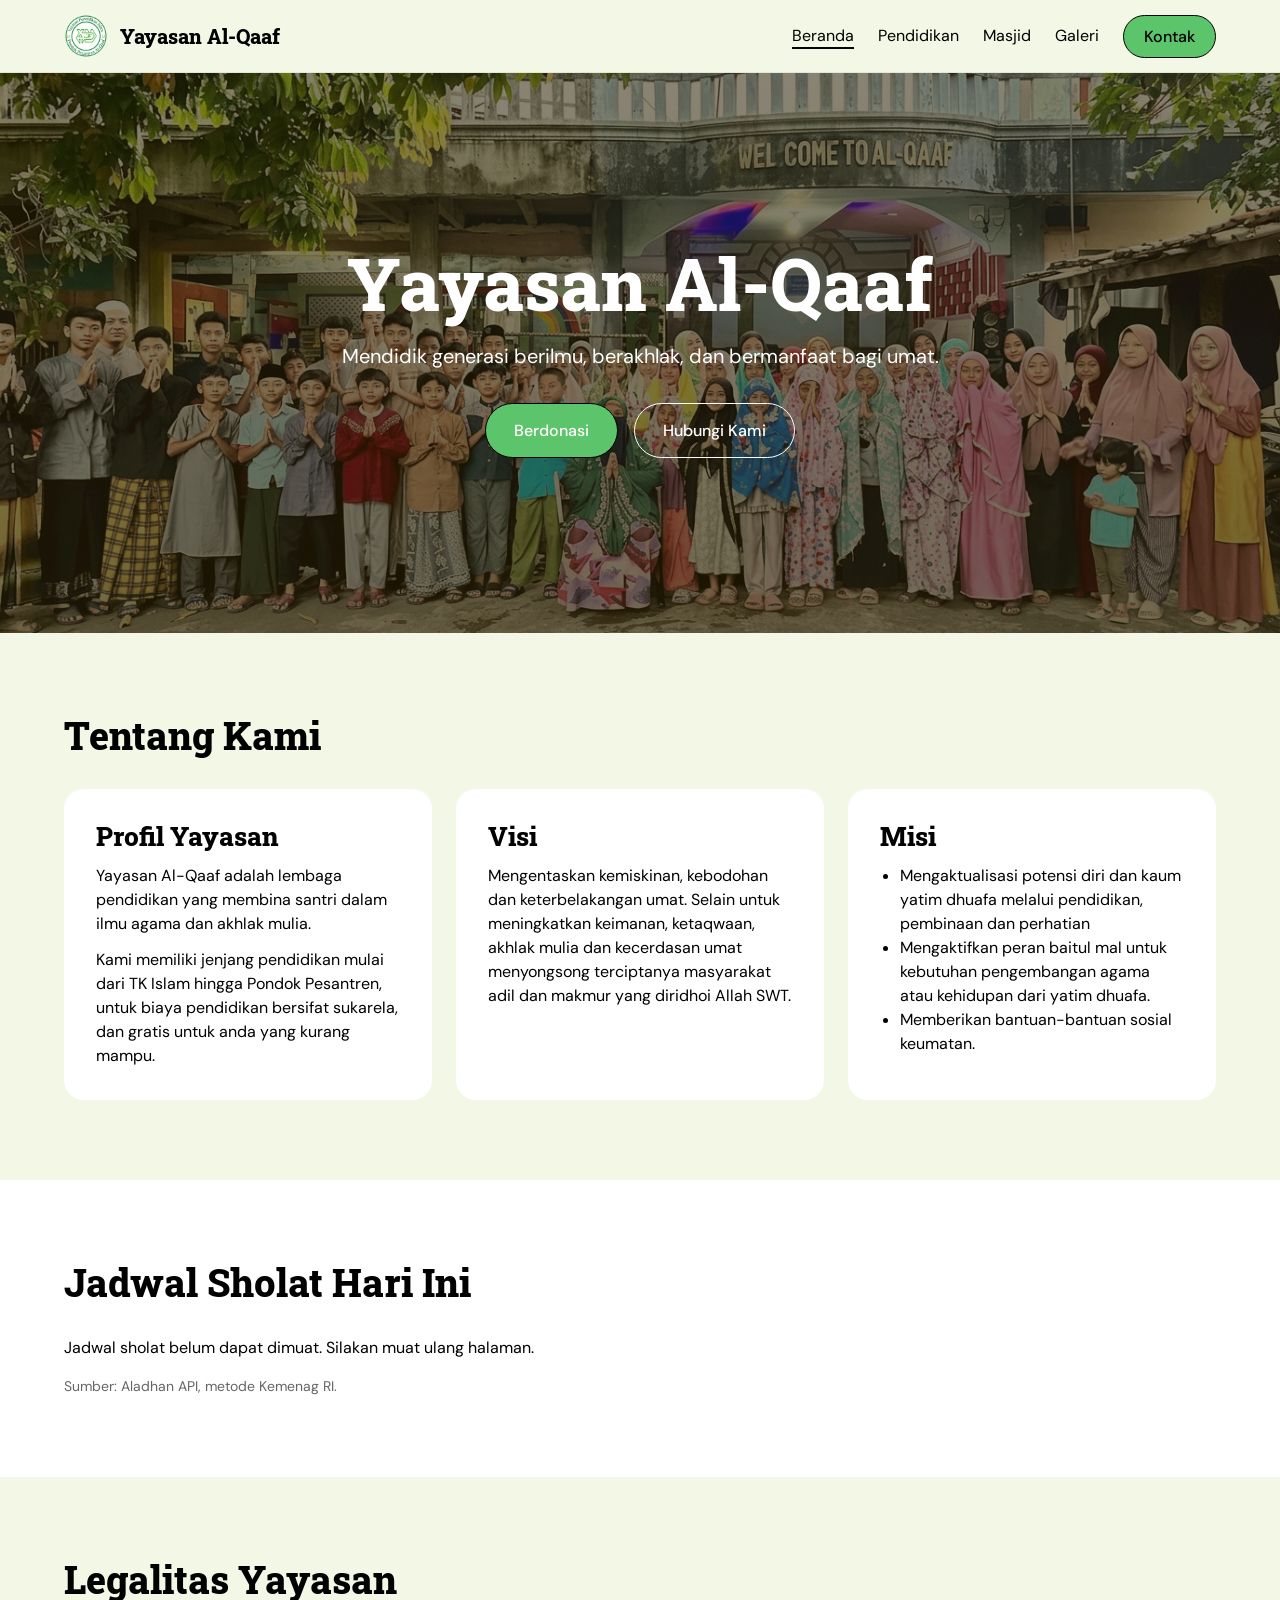
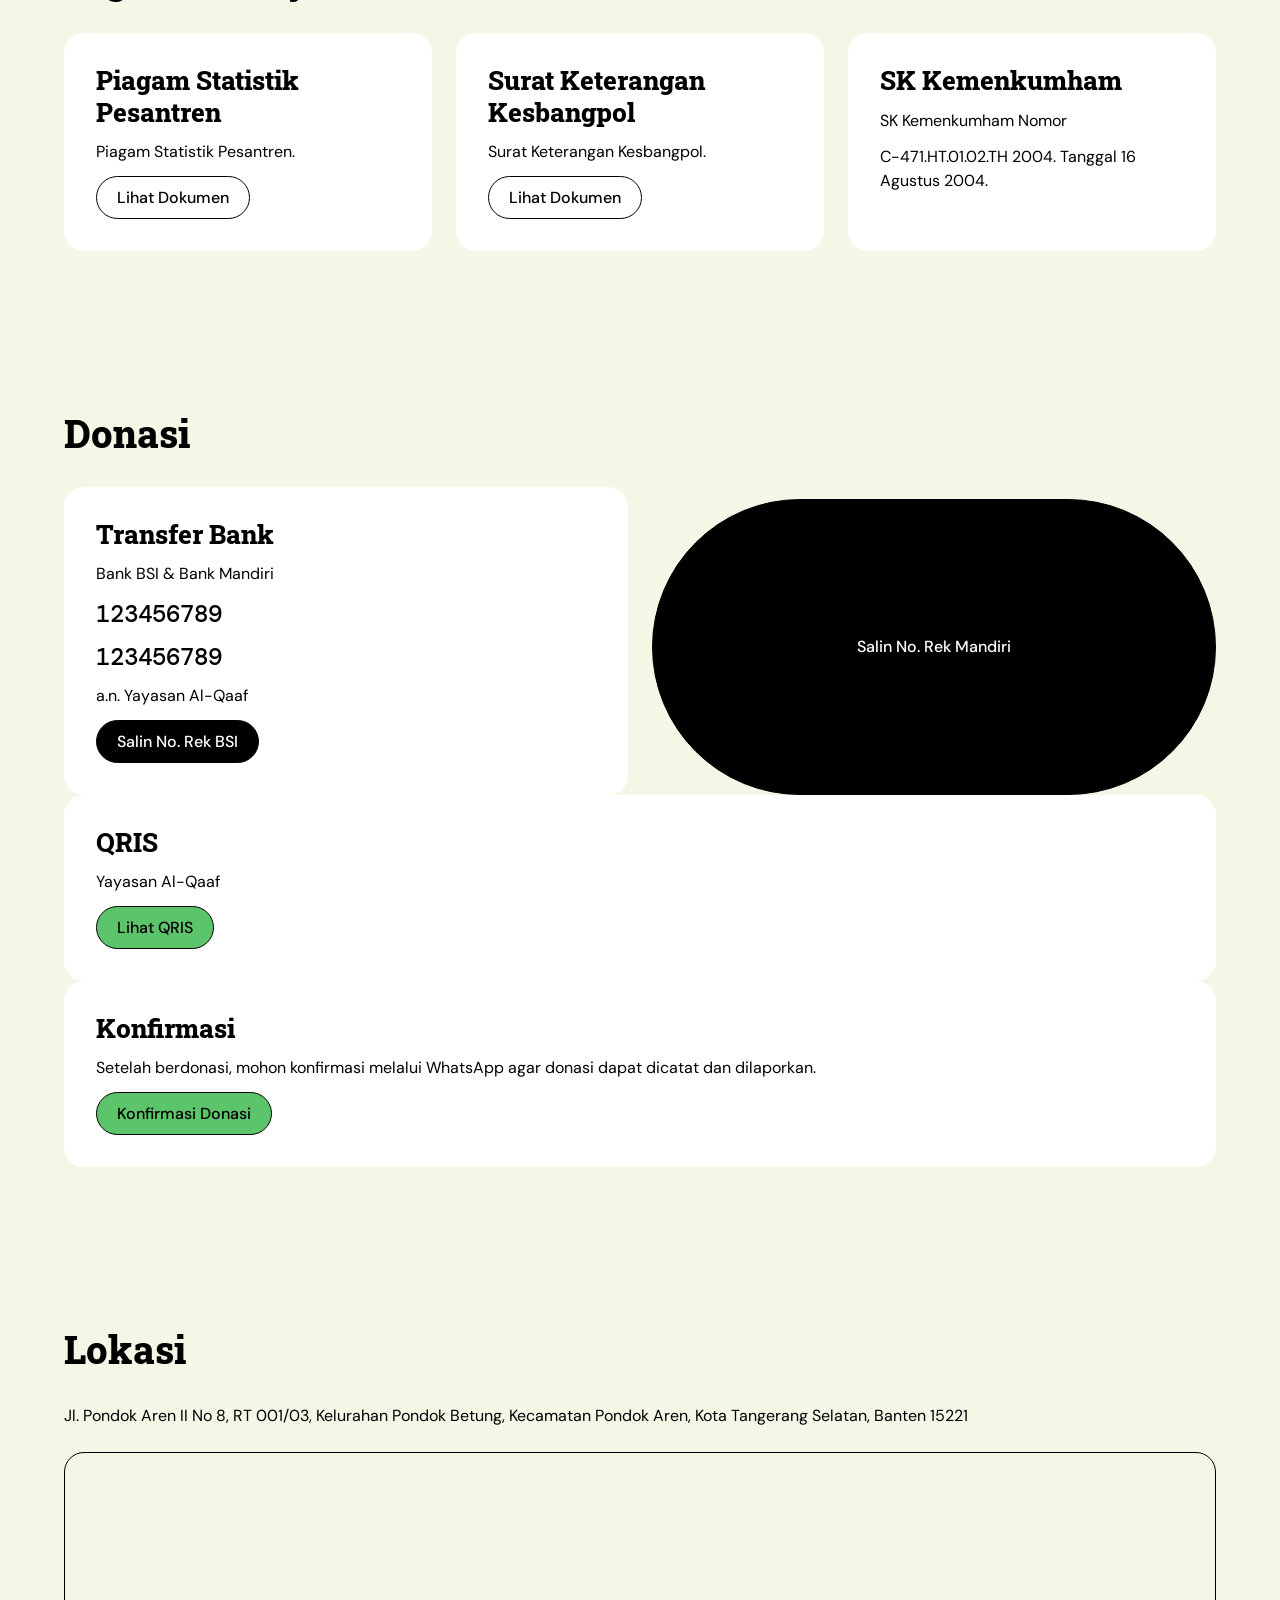
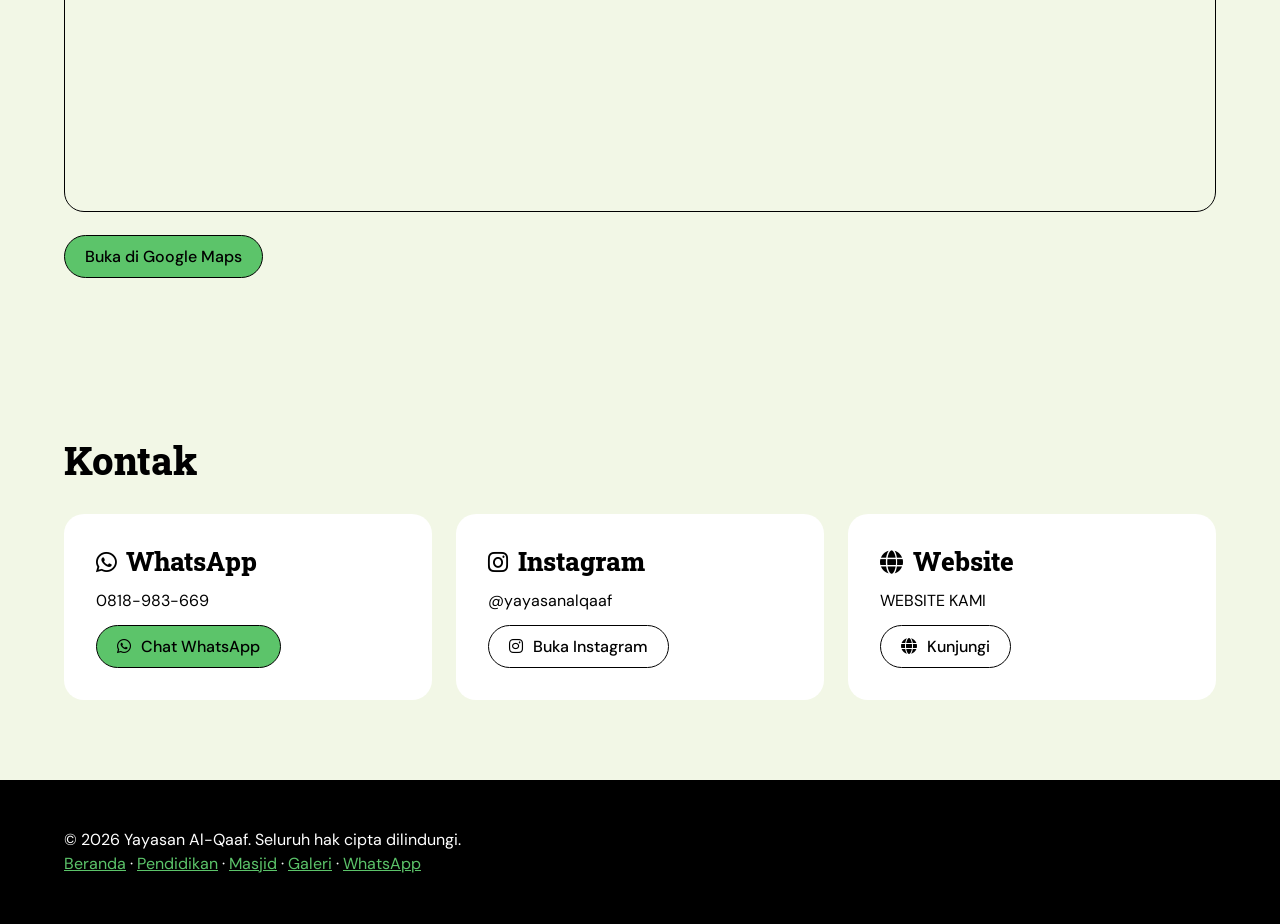
==== commit cab68feb: "Update index.html" ====
--- a/index.html
+++ b/index.html
@@ -125,8 +125,11 @@
     <div class="card">
      <h3>Transfer Bank</h3>
      <p>Bank BSI & Bank Mandiri</p>
-     <p class="rek">123456789</p><p>a.n. Yayasan Al-Qaaf</p>
-      <button class="btn btn-black btn-sm copy-btn" data-copy="123456789">Salin nomor</button></div>
+     <p class="rek">123456789</p>
+     <p class="rek">123456789</p>
+     <p>a.n. Yayasan Al-Qaaf</p>
+      <button class="btn btn-black btn-sm copy-btn" data-copy="123456789">Salin No. Rek BSI</button></div>
+      <button class="btn btn-black btn-sm copy-btn" data-copy="0123456789">Salin No. Rek Mandiri</button></div>
 
      <div class="card">
      <h3>QRIS</h3>
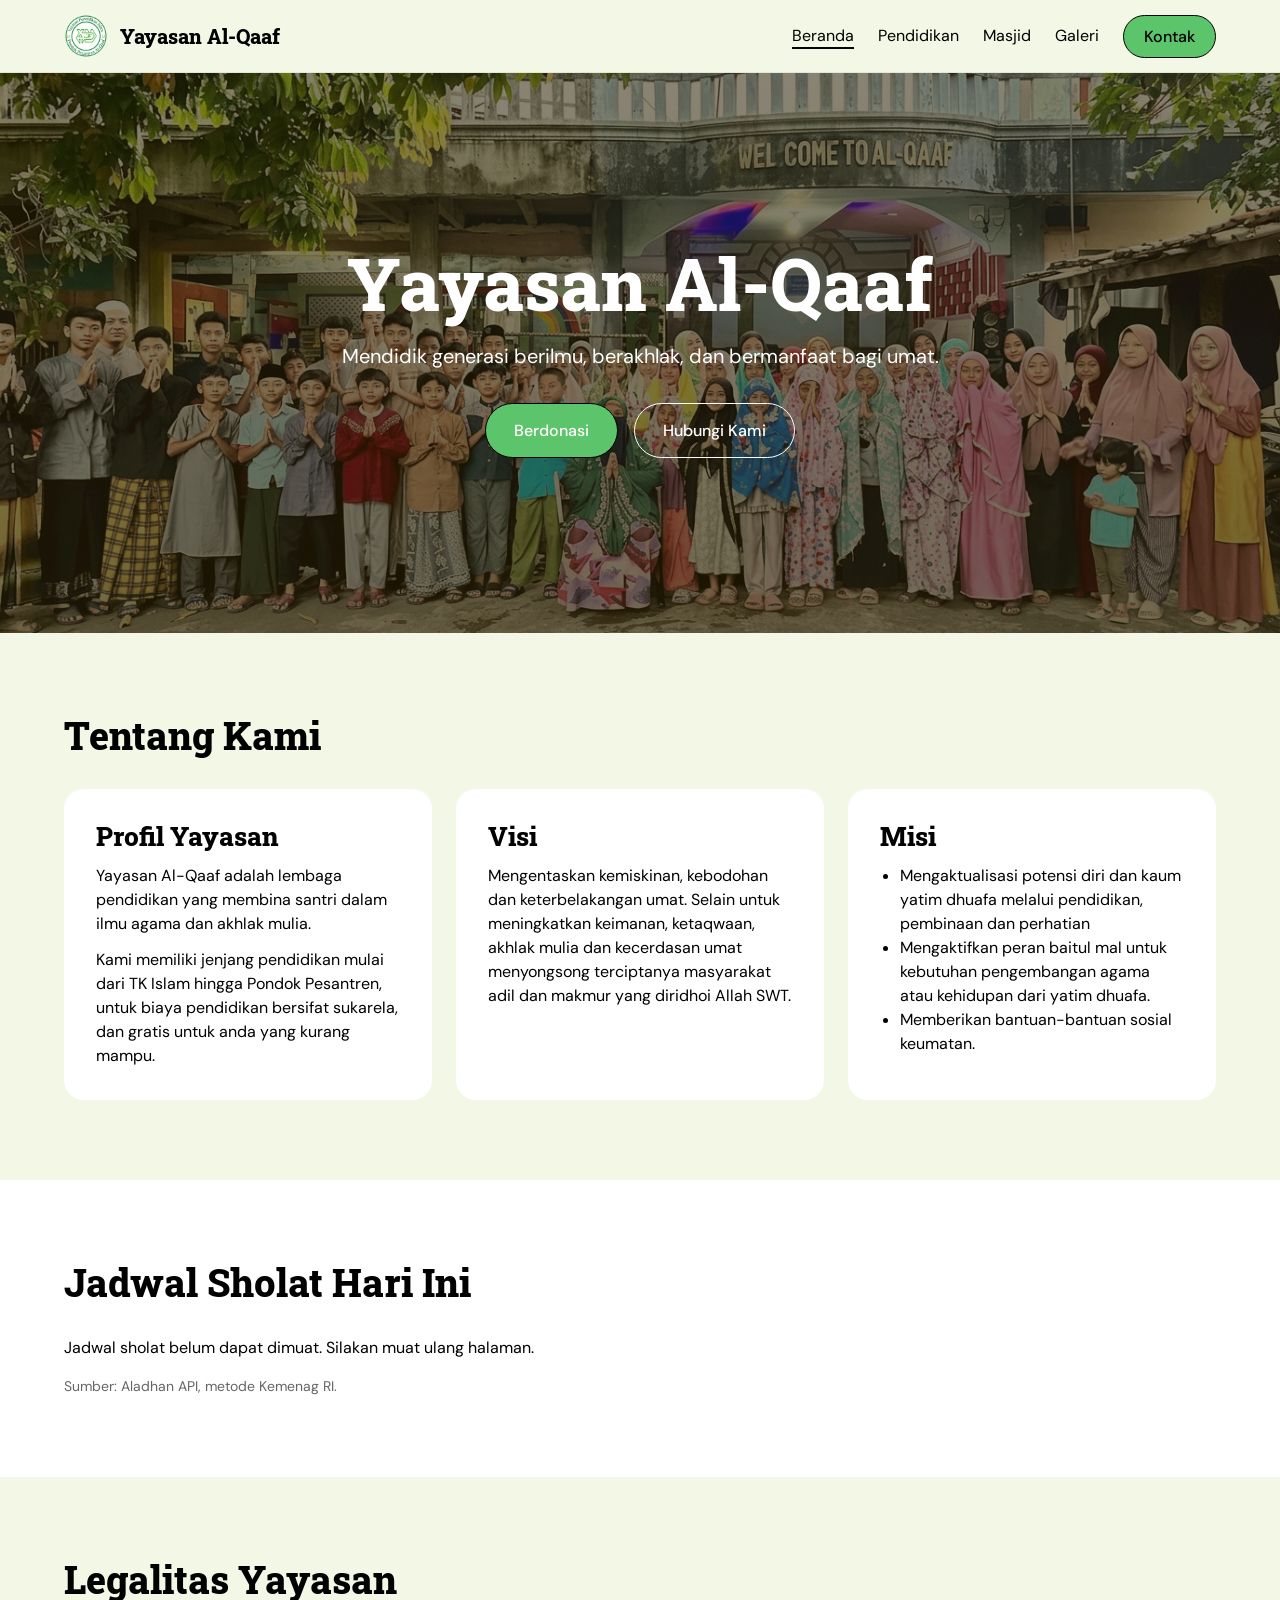
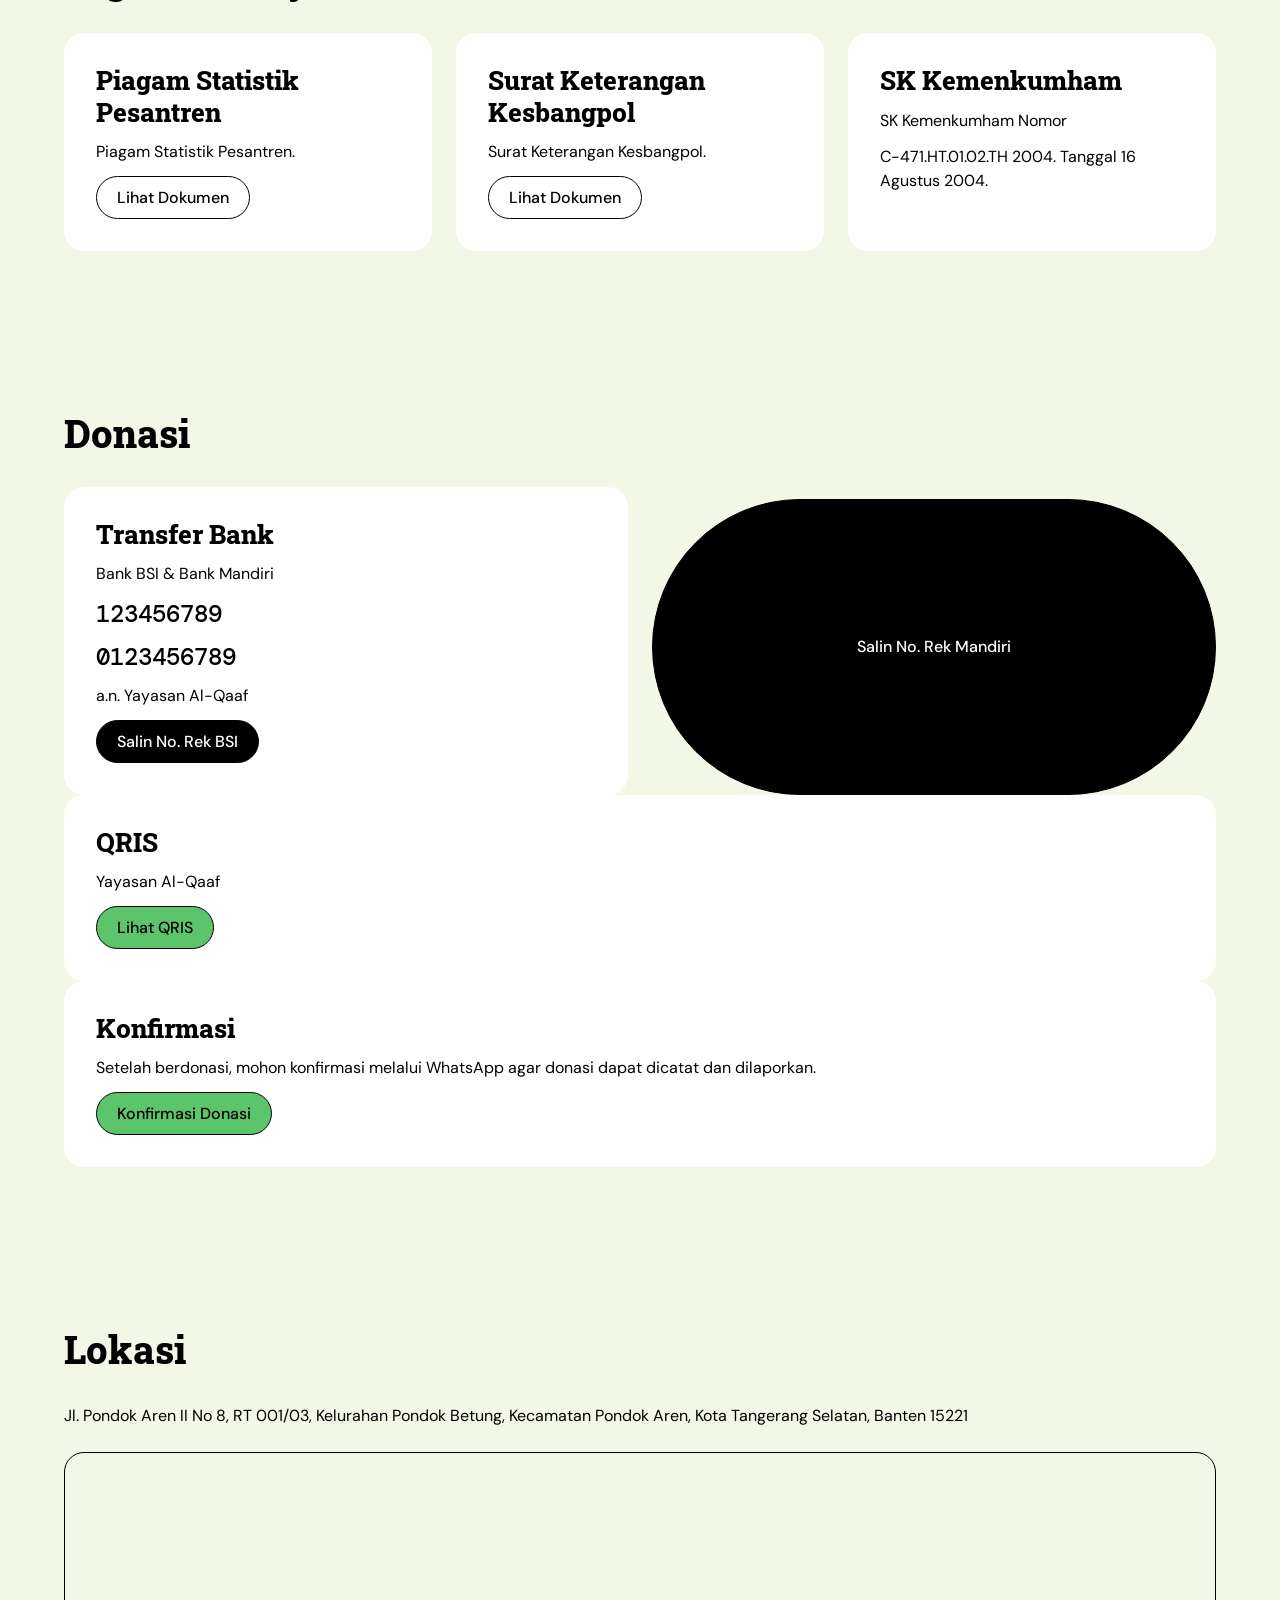
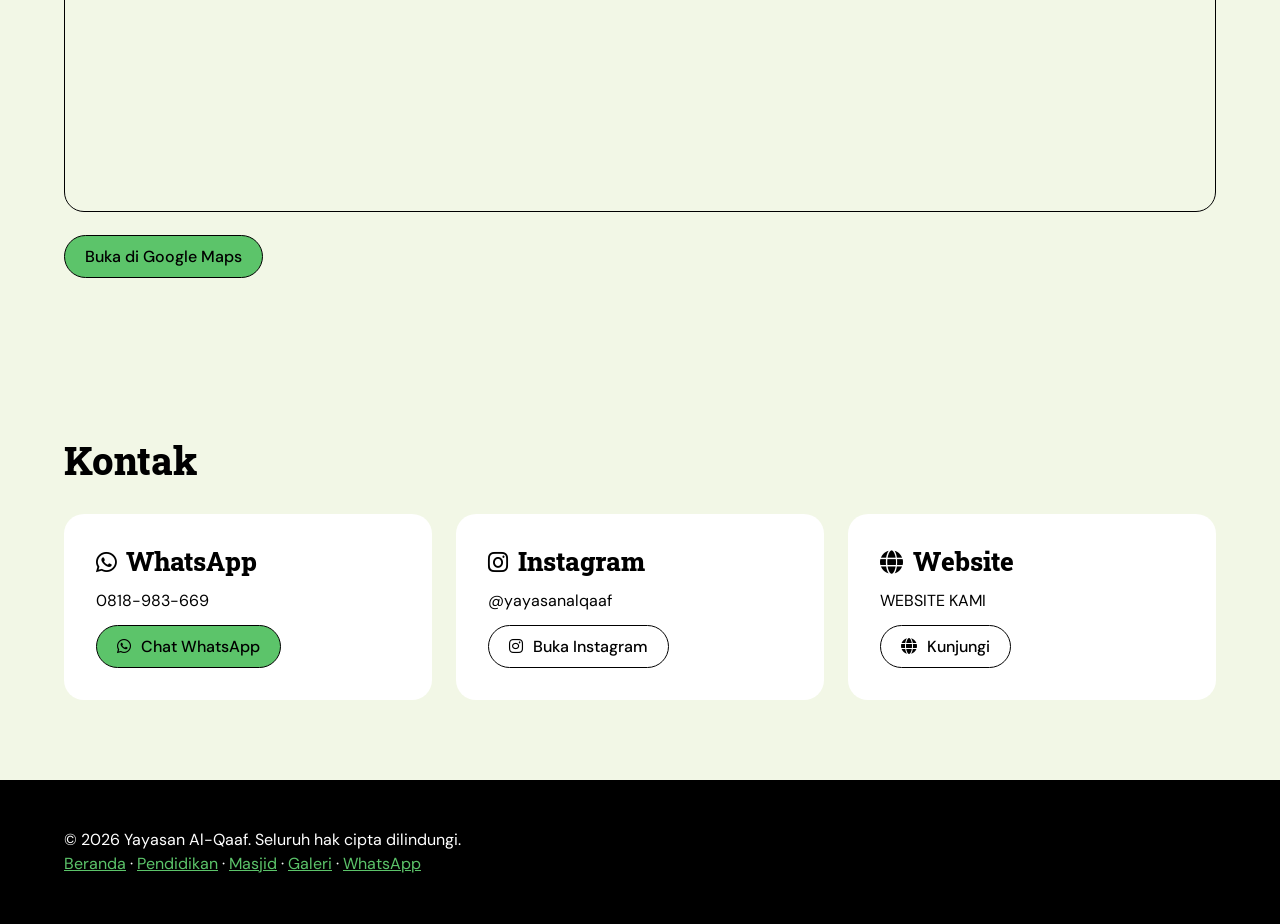
==== commit 654cbd7e: "Update index.html" ====
--- a/index.html
+++ b/index.html
@@ -126,7 +126,7 @@
      <h3>Transfer Bank</h3>
      <p>Bank BSI & Bank Mandiri</p>
      <p class="rek">123456789</p>
-     <p class="rek">123456789</p>
+     <p class="rek">0123456789</p>
      <p>a.n. Yayasan Al-Qaaf</p>
       <button class="btn btn-black btn-sm copy-btn" data-copy="123456789">Salin No. Rek BSI</button></div>
       <button class="btn btn-black btn-sm copy-btn" data-copy="0123456789">Salin No. Rek Mandiri</button></div>
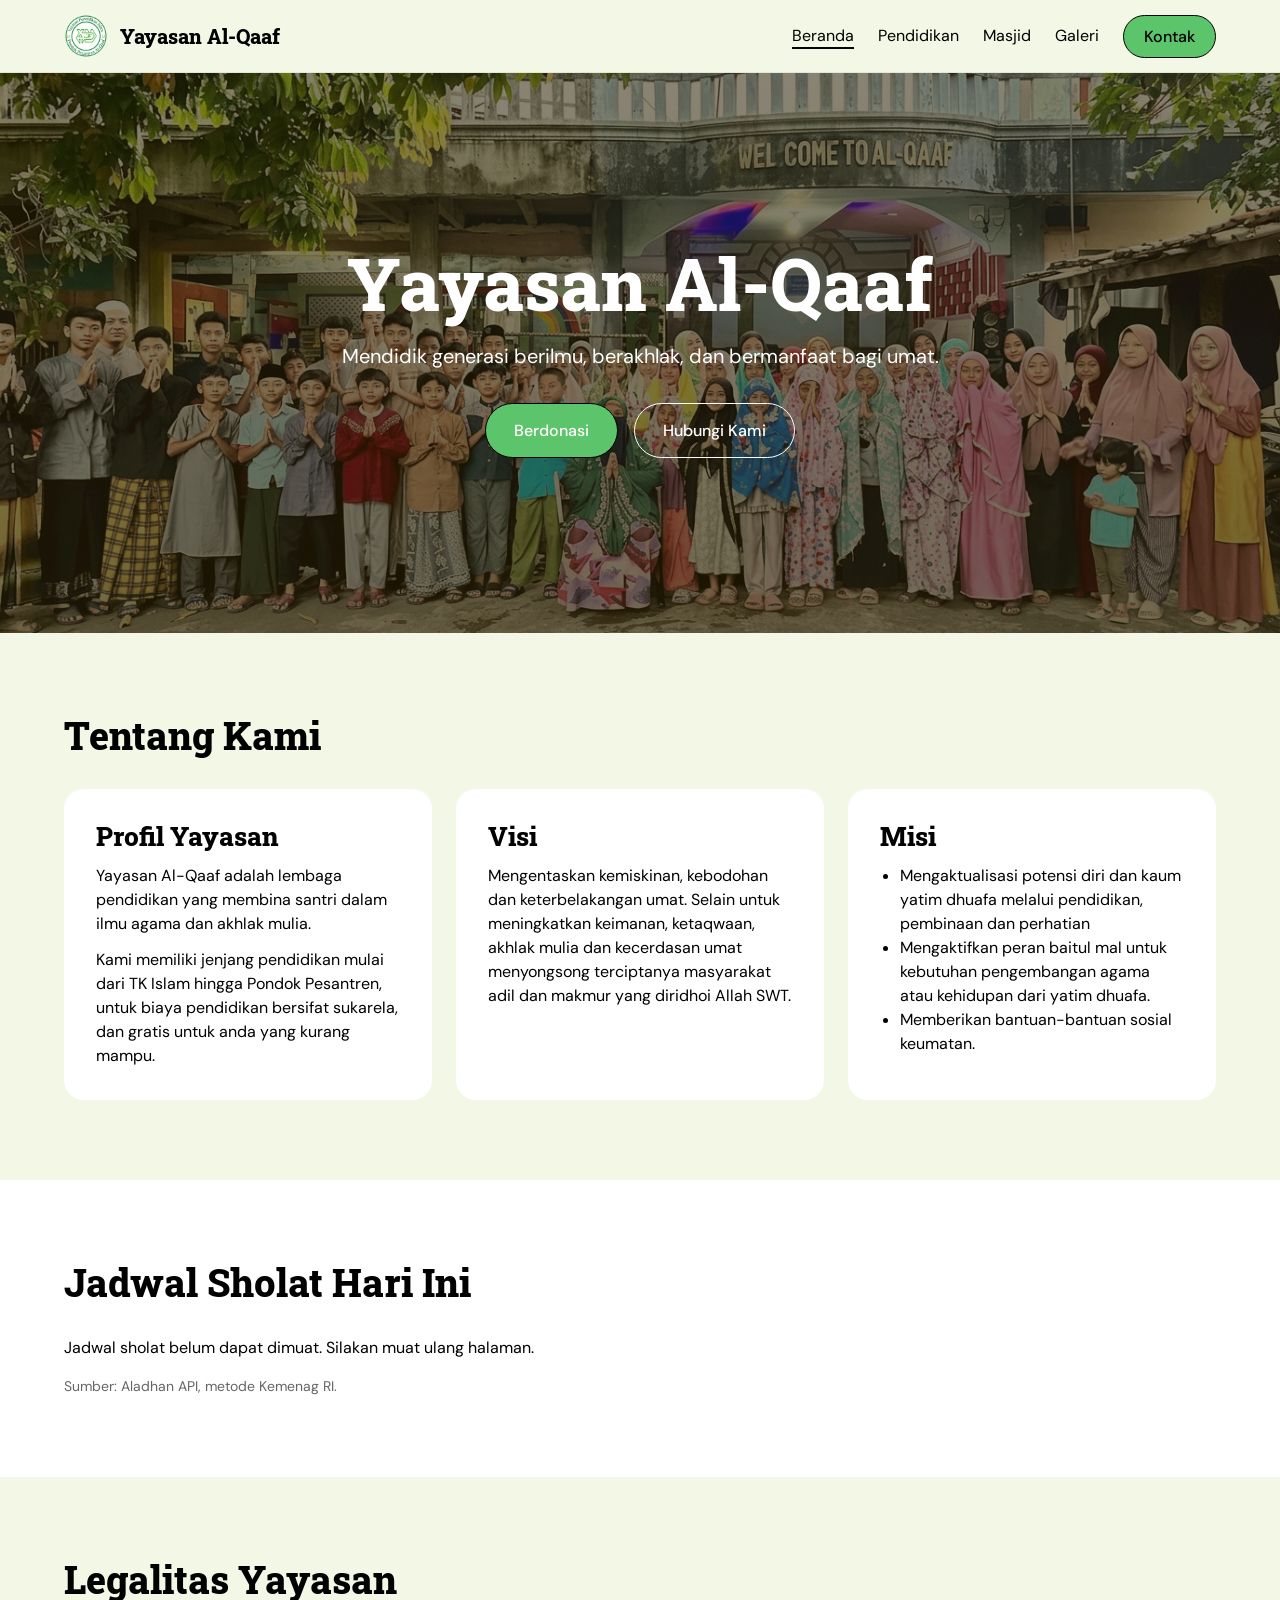
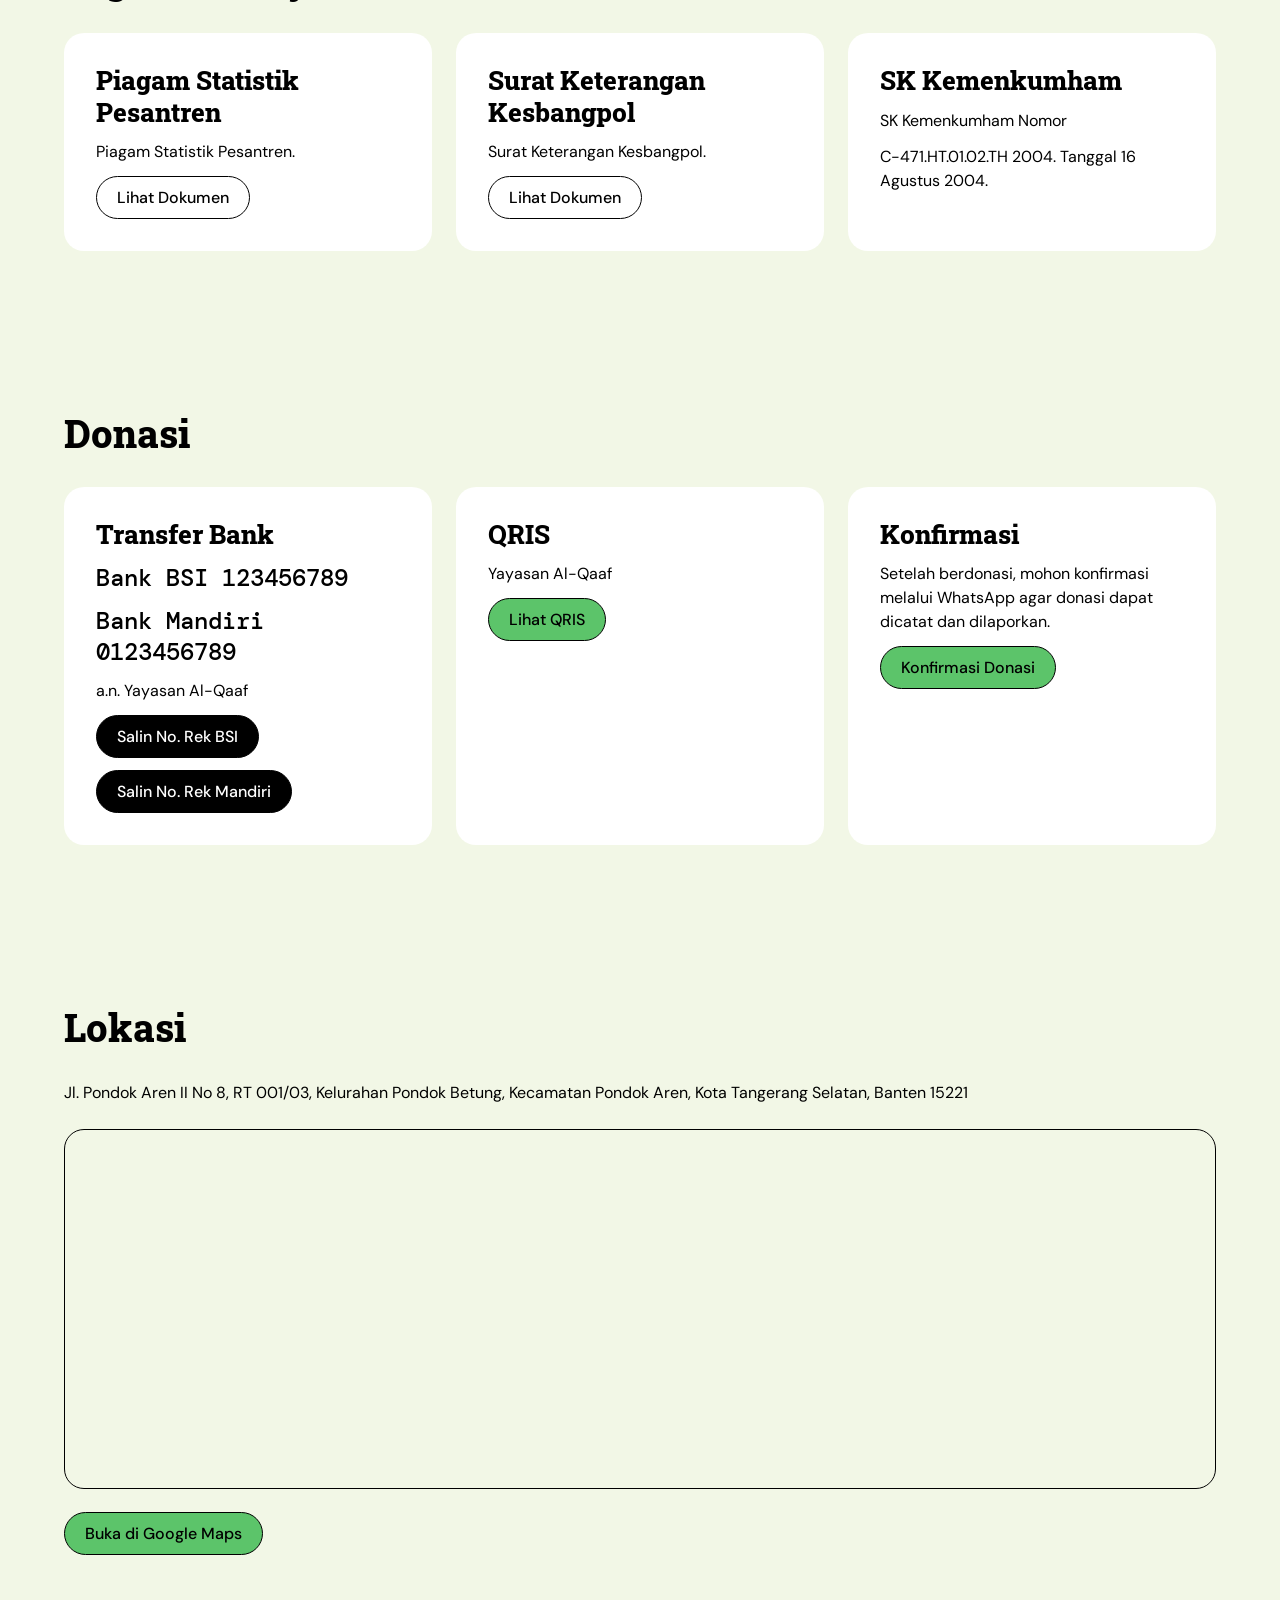
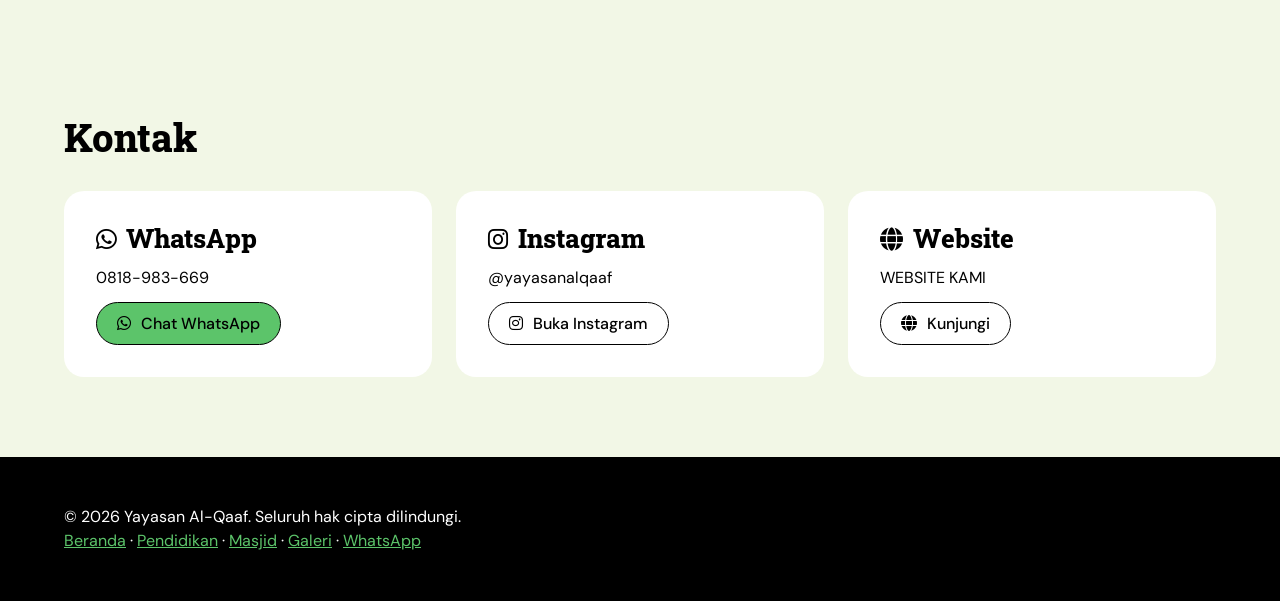
==== commit 22ba7d76: "Update index.html" ====
--- a/index.html
+++ b/index.html
@@ -124,11 +124,10 @@
   <div class="grid">
     <div class="card">
      <h3>Transfer Bank</h3>
-     <p>Bank BSI & Bank Mandiri</p>
-     <p class="rek">123456789</p>
-     <p class="rek">0123456789</p>
+     <p class="rek">Bank BSI 123456789</p>
+     <p class="rek">Bank Mandiri 0123456789</p>
      <p>a.n. Yayasan Al-Qaaf</p>
-      <button class="btn btn-black btn-sm copy-btn" data-copy="123456789">Salin No. Rek BSI</button></div>
+      <button class="btn btn-black btn-sm copy-btn" data-copy="123456789">Salin No. Rek BSI</button>
       <button class="btn btn-black btn-sm copy-btn" data-copy="0123456789">Salin No. Rek Mandiri</button></div>
 
      <div class="card">
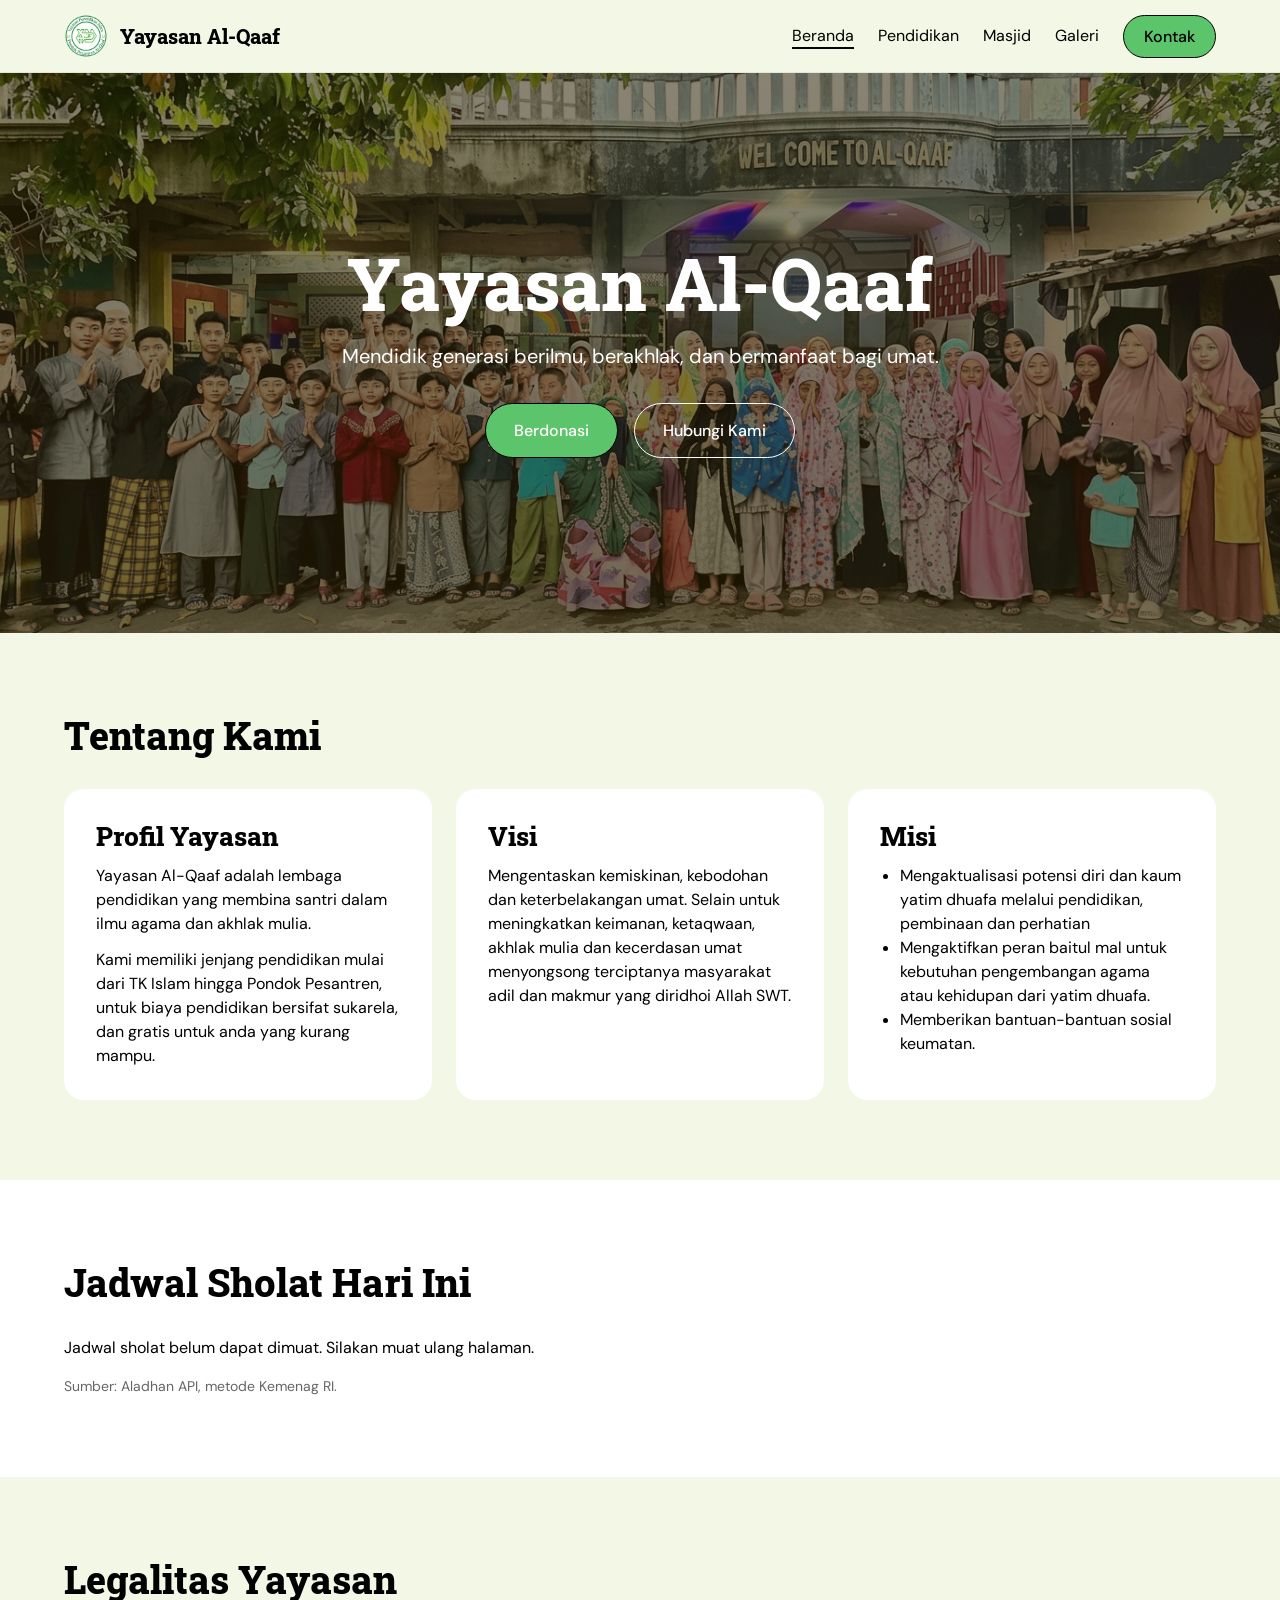
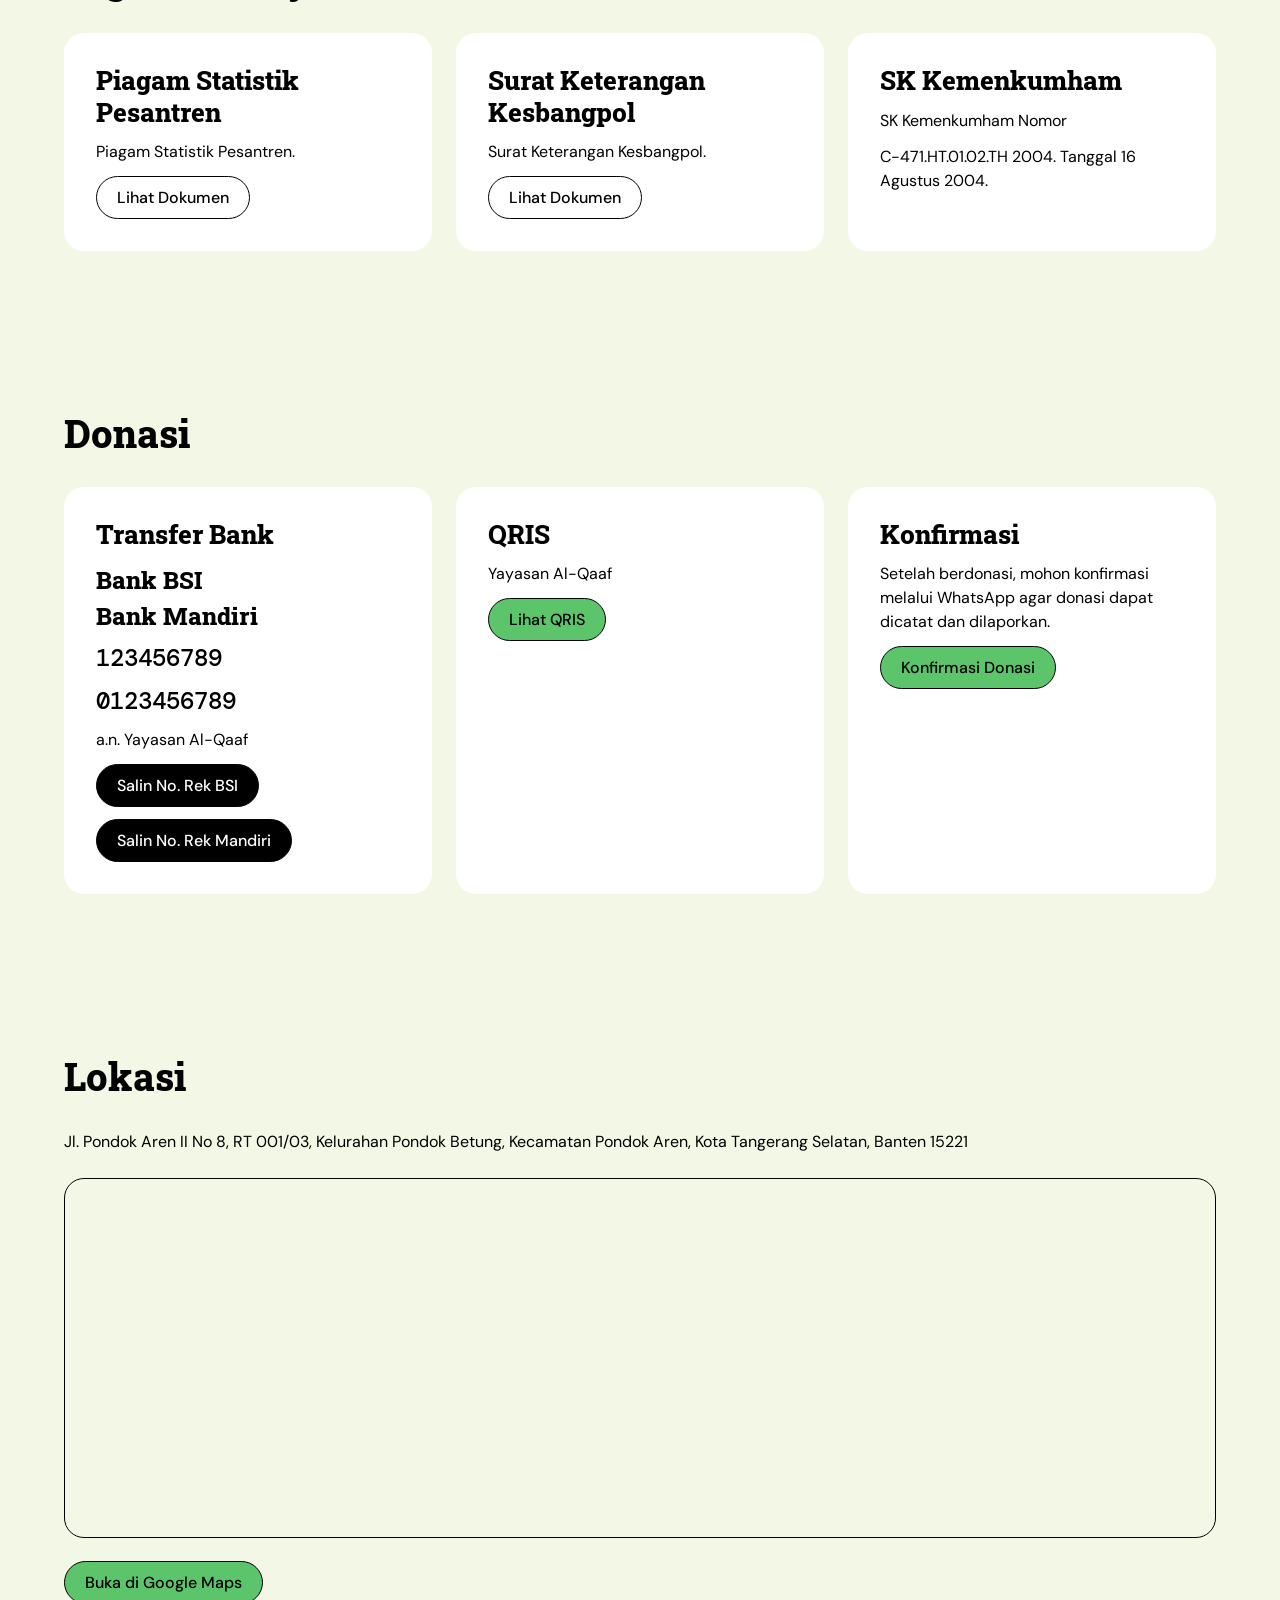
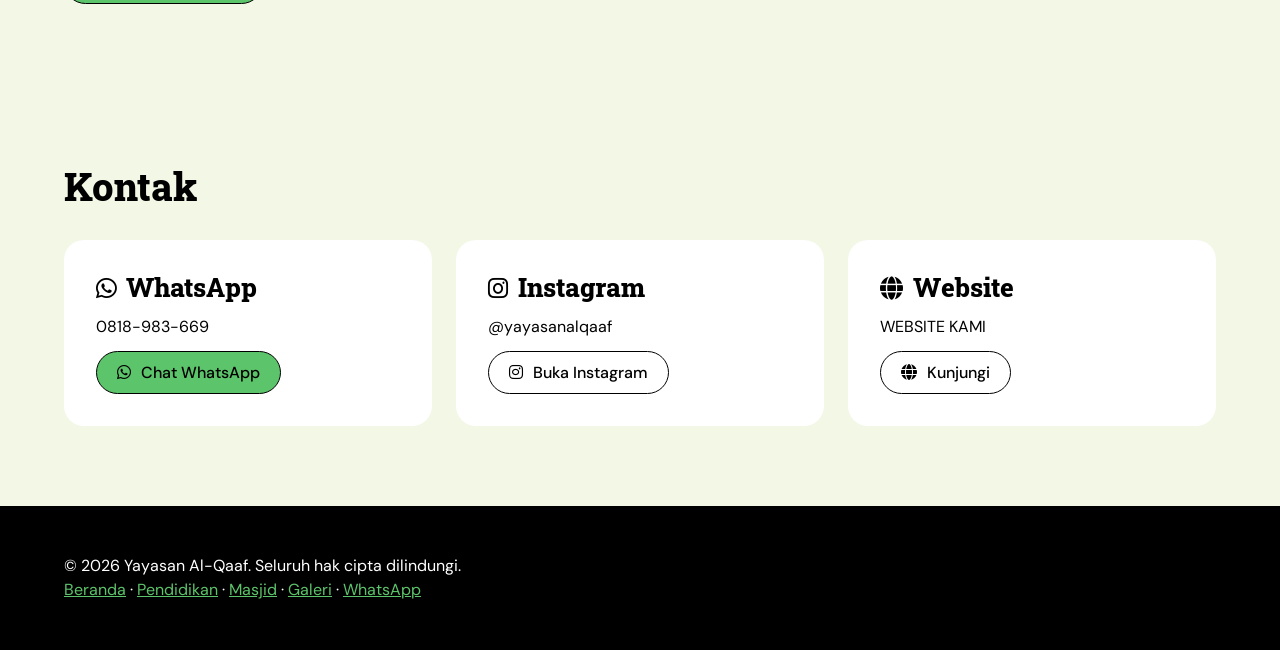
==== commit 3de12c26: "Update index.html" ====
--- a/index.html
+++ b/index.html
@@ -124,8 +124,10 @@
   <div class="grid">
     <div class="card">
      <h3>Transfer Bank</h3>
-     <p class="rek">Bank BSI 123456789</p>
-     <p class="rek">Bank Mandiri 0123456789</p>
+     <h2>Bank BSI</h2>
+     <h2>Bank Mandiri</h2>
+     <p class="rek">123456789</p>
+     <p class="rek">0123456789</p>
      <p>a.n. Yayasan Al-Qaaf</p>
       <button class="btn btn-black btn-sm copy-btn" data-copy="123456789">Salin No. Rek BSI</button>
       <button class="btn btn-black btn-sm copy-btn" data-copy="0123456789">Salin No. Rek Mandiri</button></div>
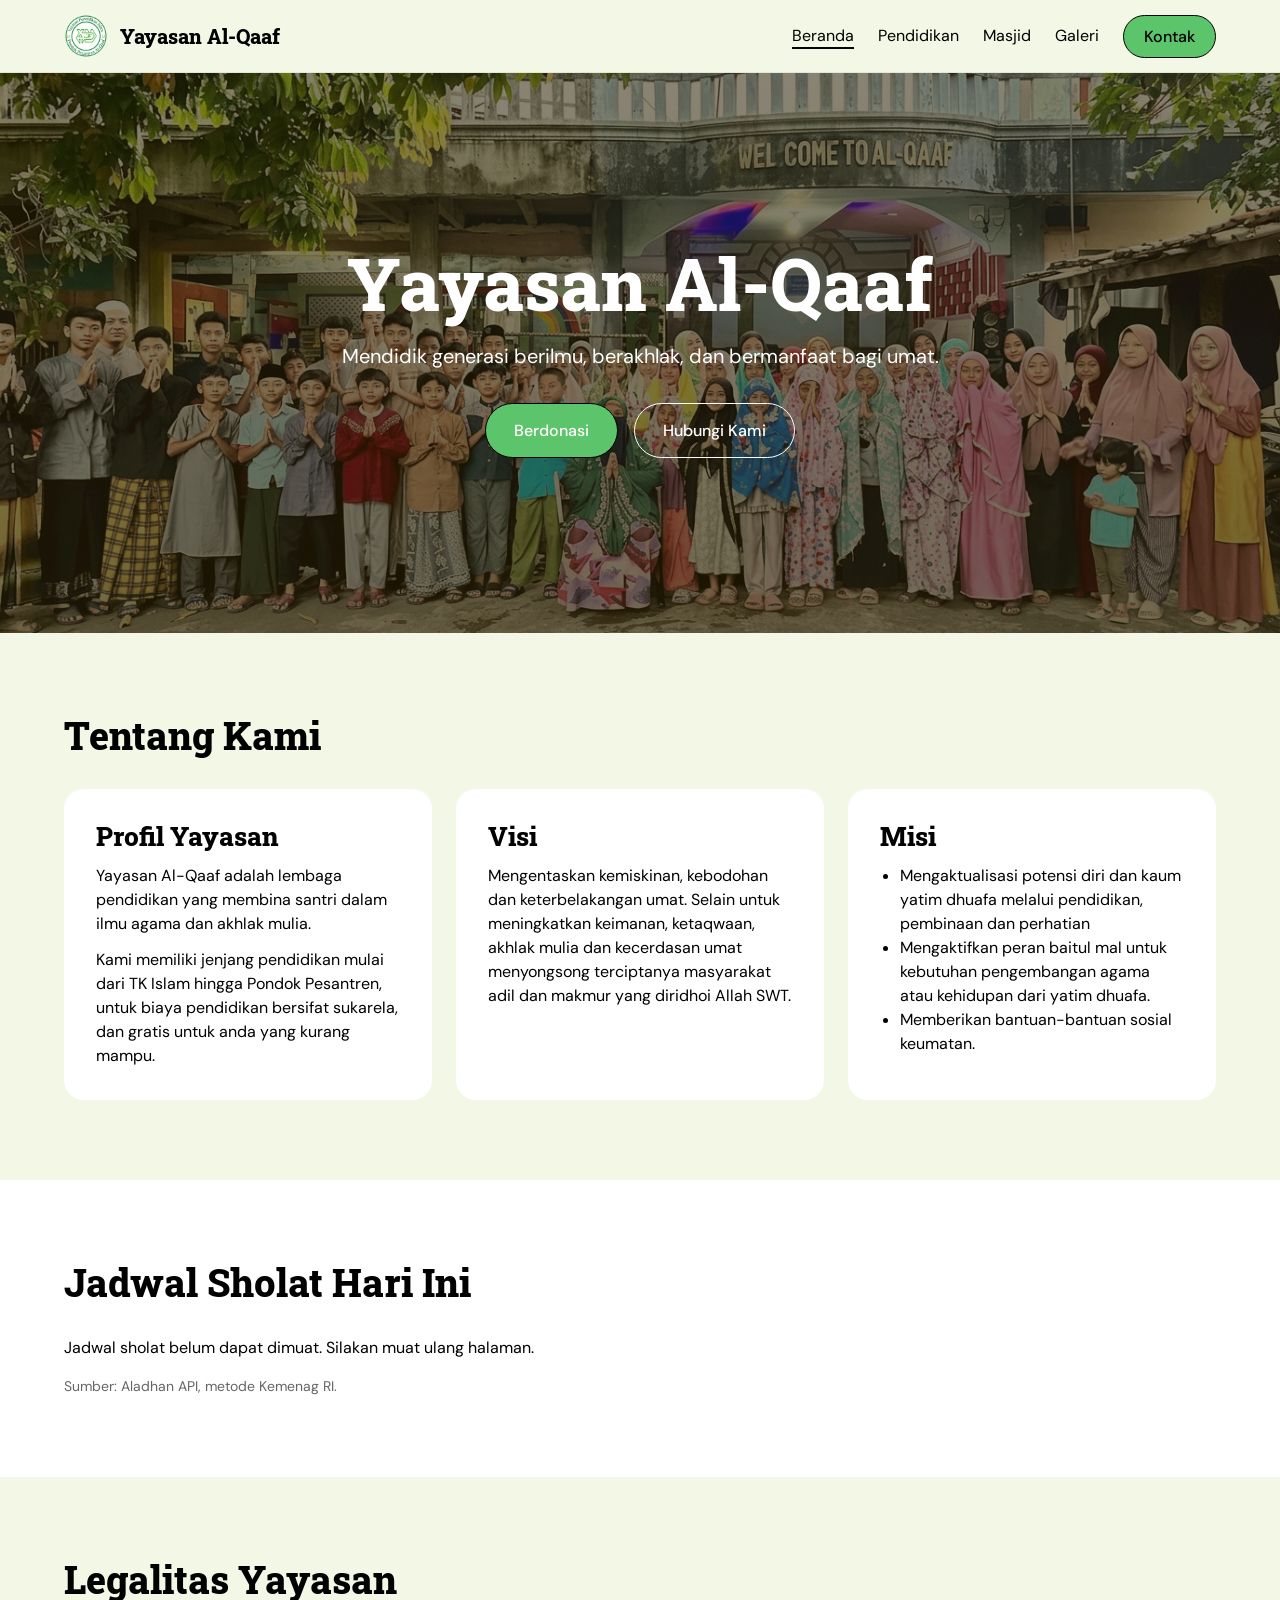
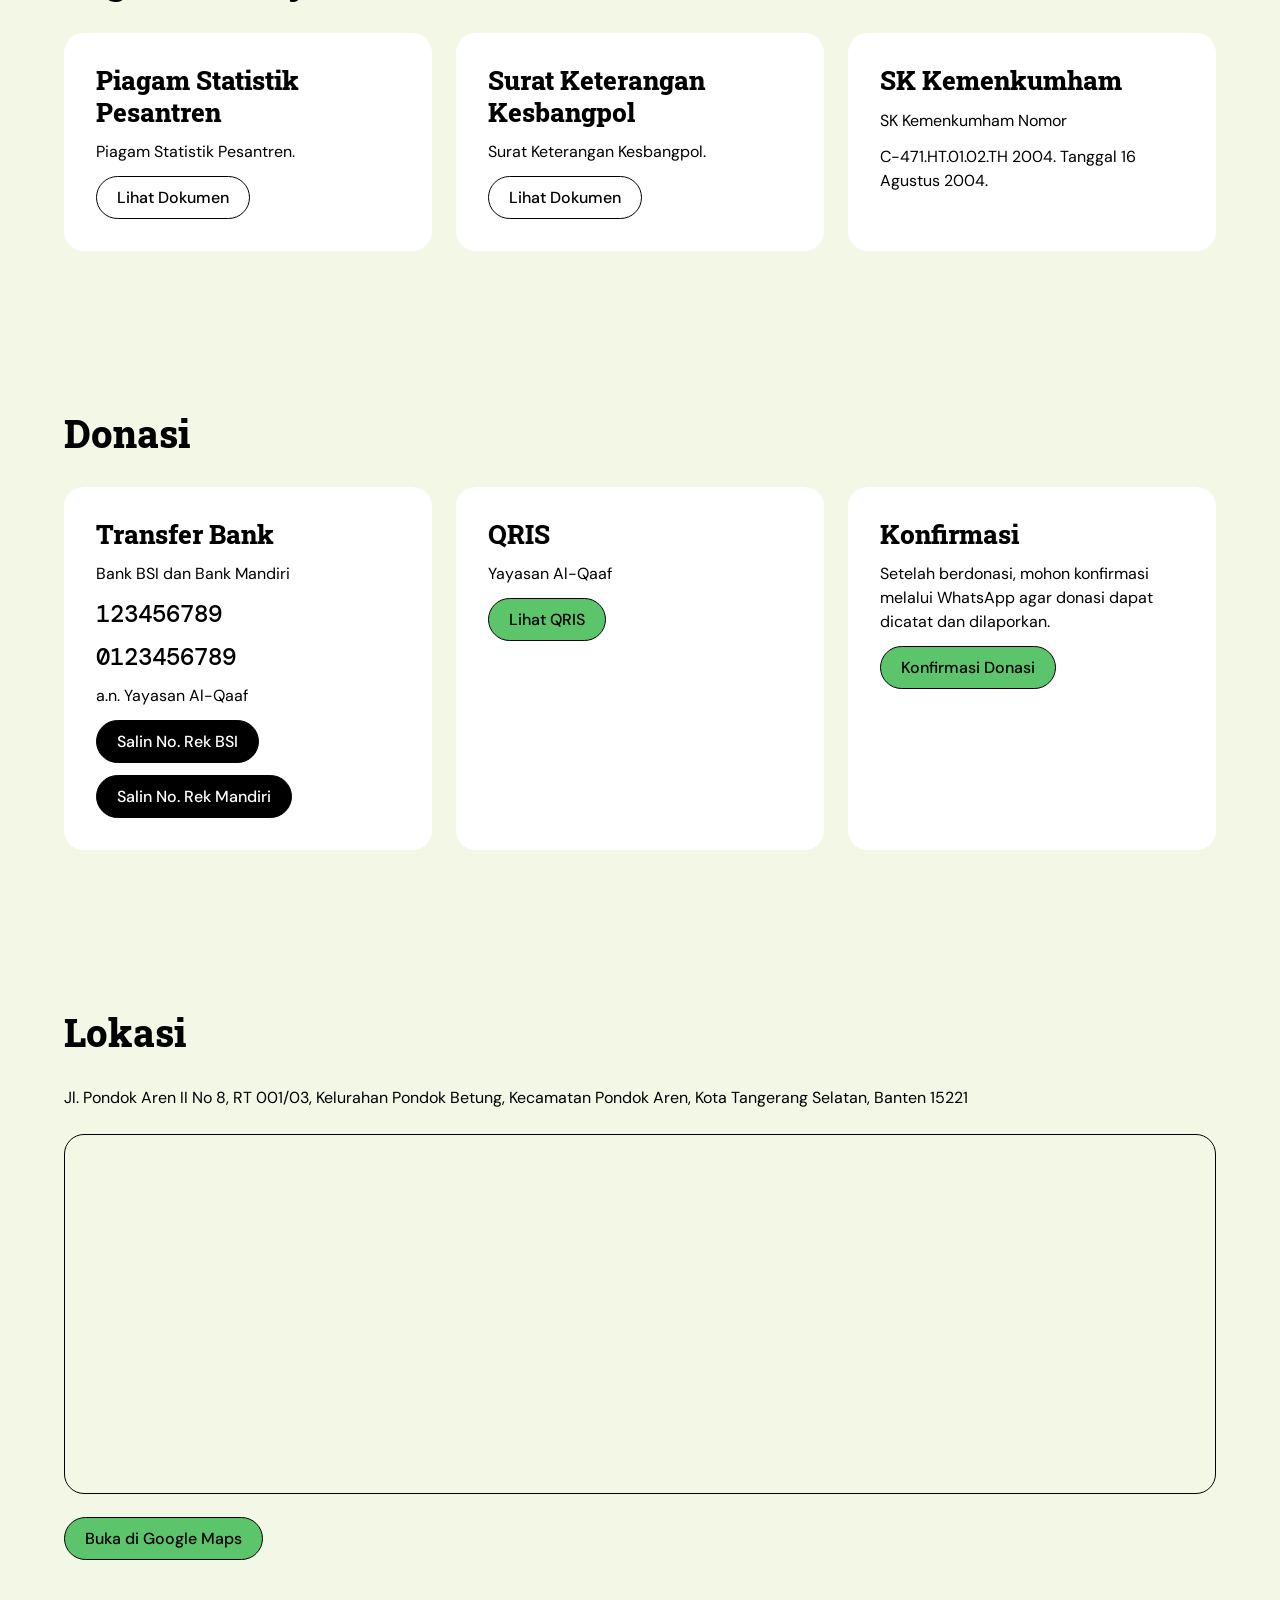
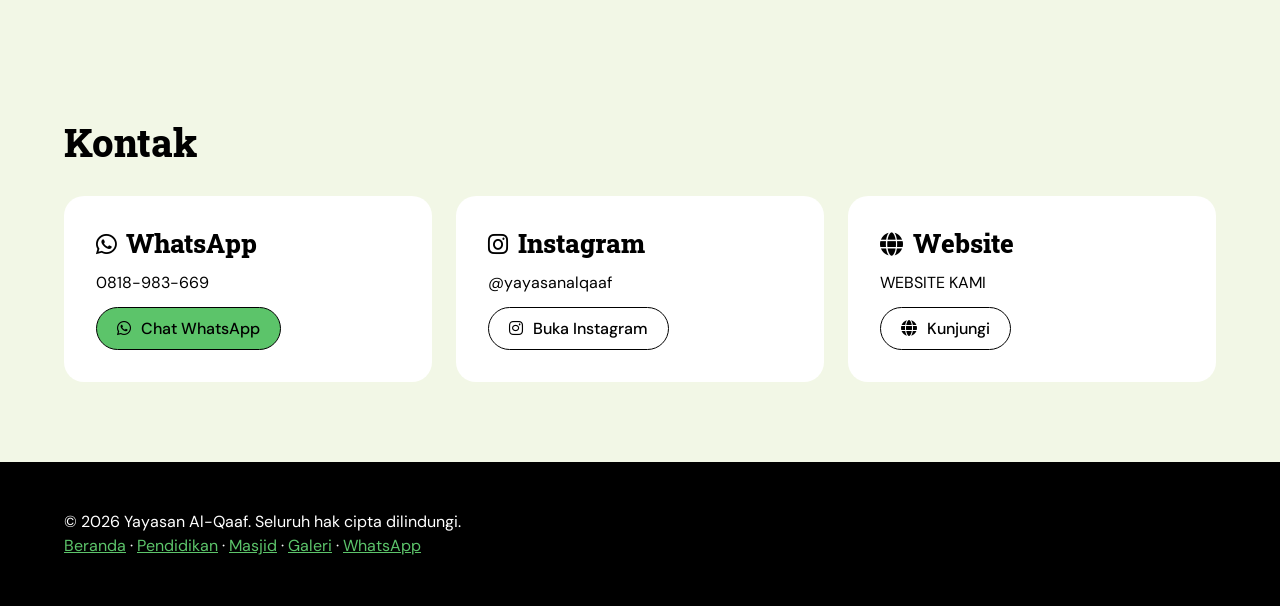
==== commit 74f1c8bd: "Update index.html" ====
--- a/index.html
+++ b/index.html
@@ -124,8 +124,7 @@
   <div class="grid">
     <div class="card">
      <h3>Transfer Bank</h3>
-     <h2>Bank BSI</h2>
-     <h2>Bank Mandiri</h2>
+     <p>Bank BSI dan Bank Mandiri</p>
      <p class="rek">123456789</p>
      <p class="rek">0123456789</p>
      <p>a.n. Yayasan Al-Qaaf</p>
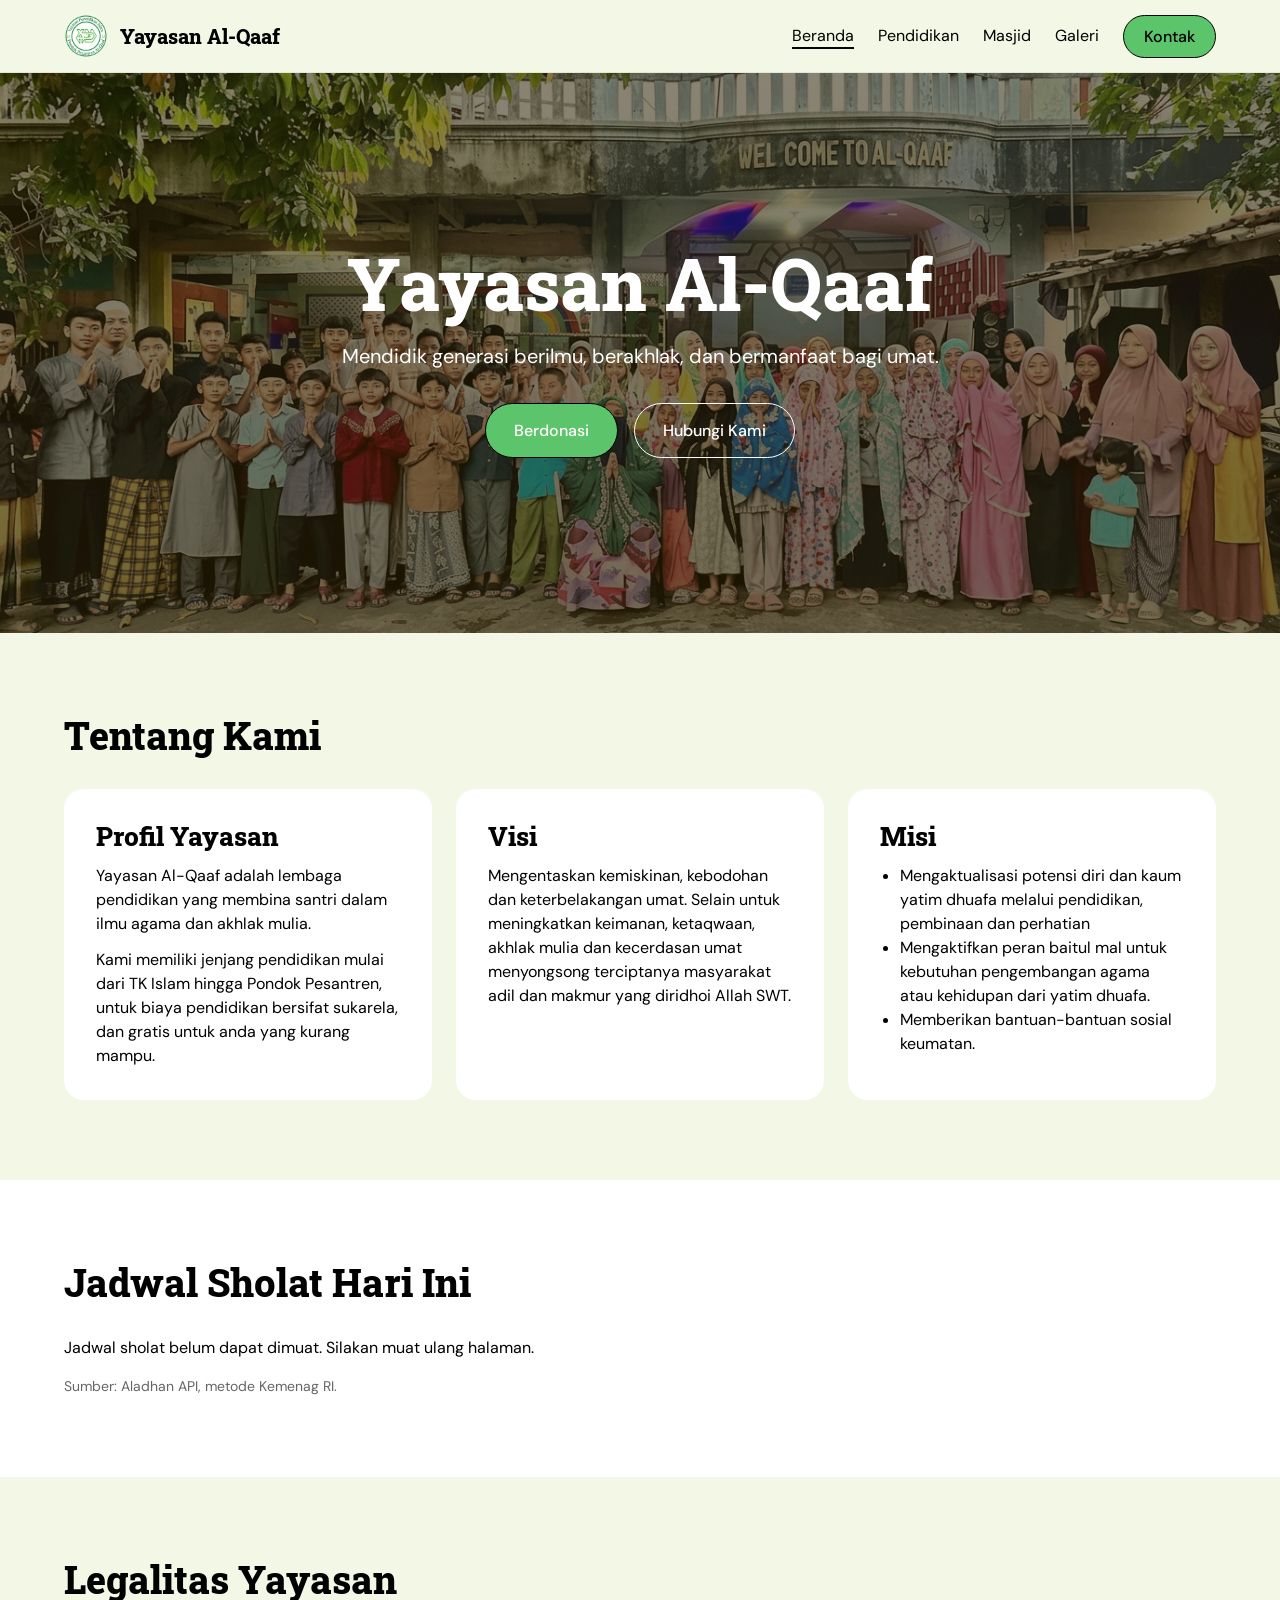
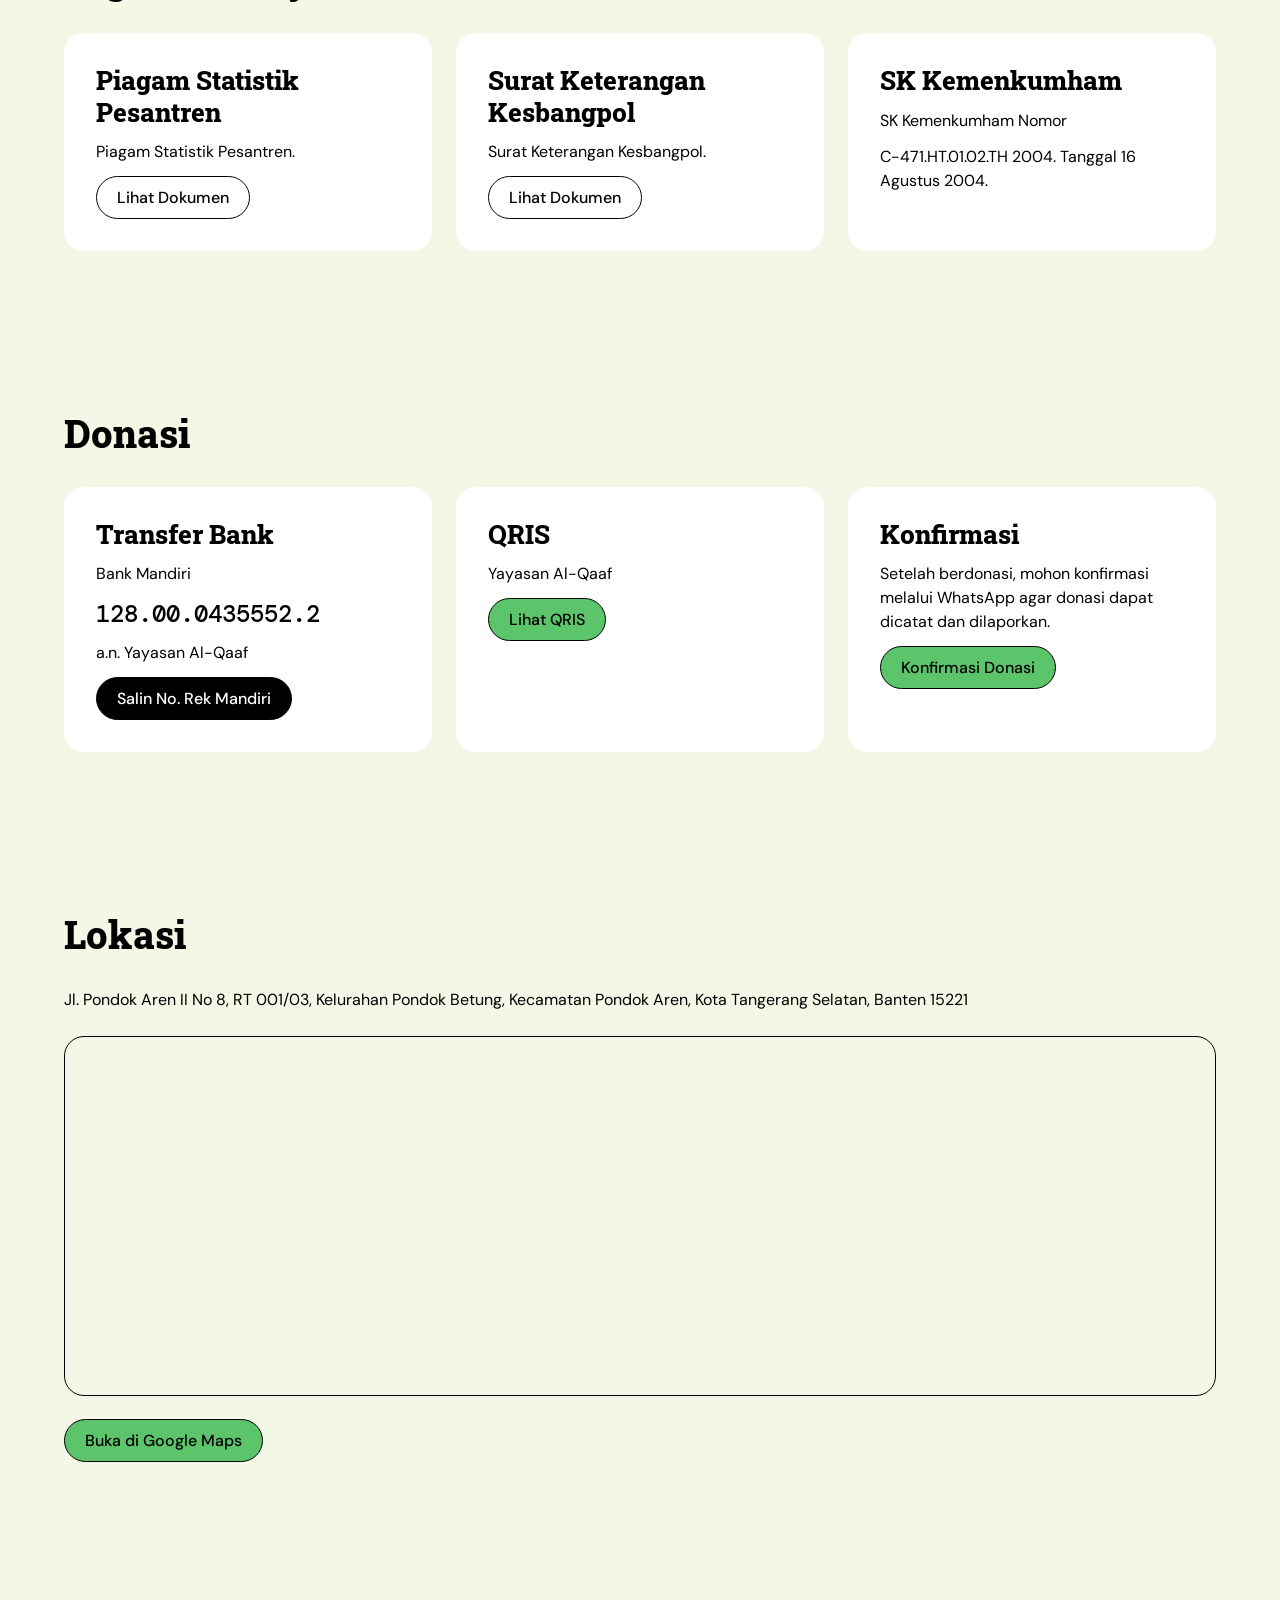
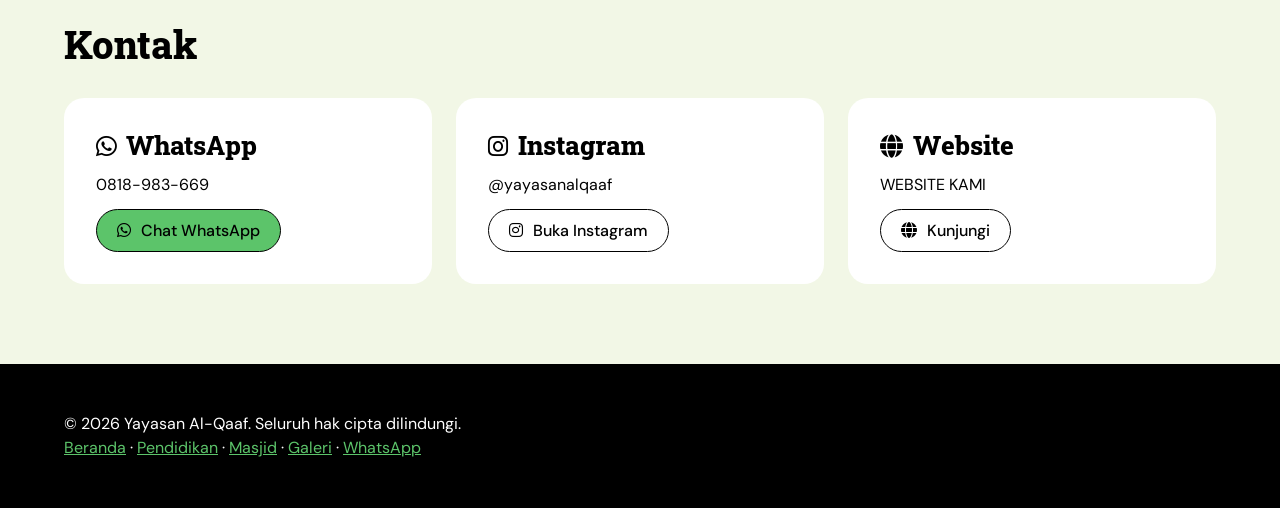
==== commit 0ce12a50: "Update index.html sembunyikan BSI dan tampilkan Mandiri" ====
--- a/index.html
+++ b/index.html
@@ -124,12 +124,12 @@
   <div class="grid">
     <div class="card">
      <h3>Transfer Bank</h3>
-     <p>Bank BSI dan Bank Mandiri</p>
-     <p class="rek">123456789</p>
-     <p class="rek">0123456789</p>
+     <p>Bank Mandiri</p>
+     <!-- <p class="rek">123456789</p> -->
+     <p class="rek">128.00.0435552.2</p>
      <p>a.n. Yayasan Al-Qaaf</p>
-      <button class="btn btn-black btn-sm copy-btn" data-copy="123456789">Salin No. Rek BSI</button>
-      <button class="btn btn-black btn-sm copy-btn" data-copy="0123456789">Salin No. Rek Mandiri</button></div>
+      <!--- <button class="btn btn-black btn-sm copy-btn" data-copy="123456789">Salin No. Rek BSI</button> -->
+      <button class="btn btn-black btn-sm copy-btn" data-copy="1280004355522">Salin No. Rek Mandiri</button></div>
 
      <div class="card">
      <h3>QRIS</h3>
